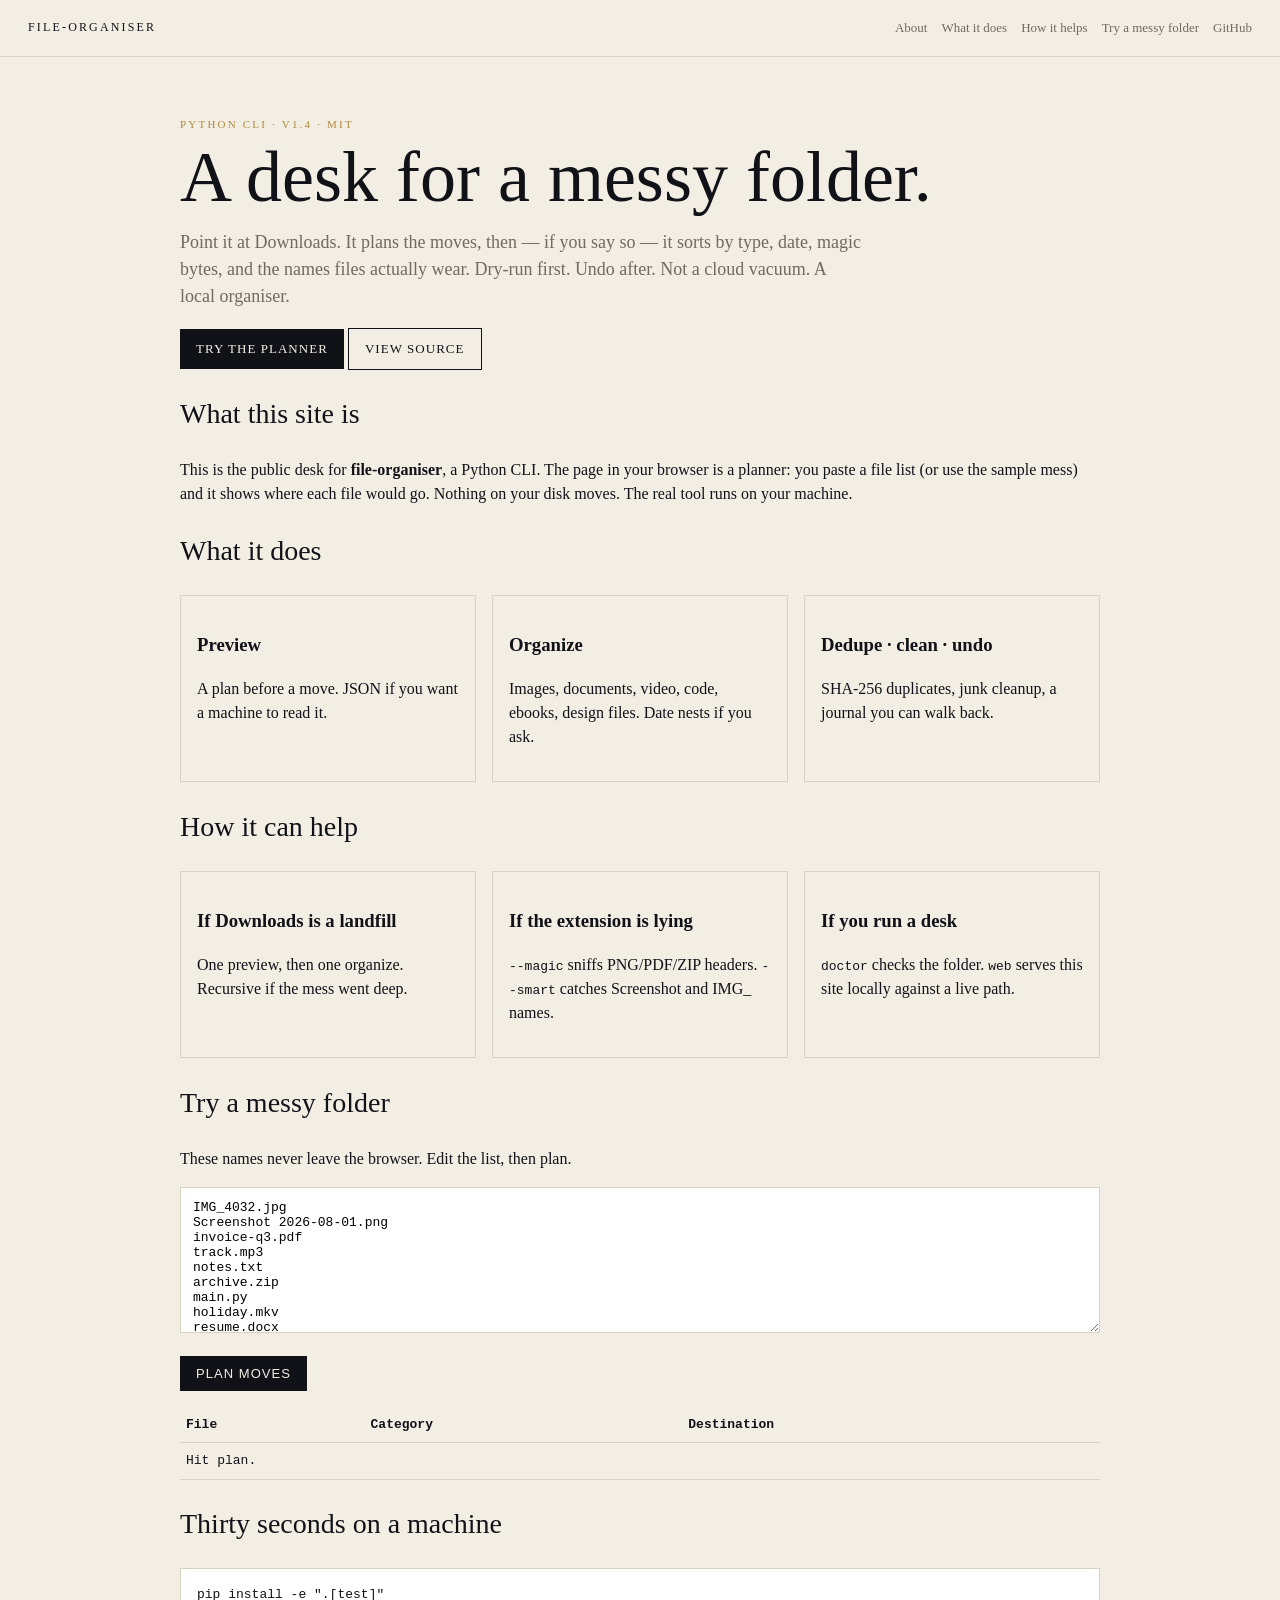
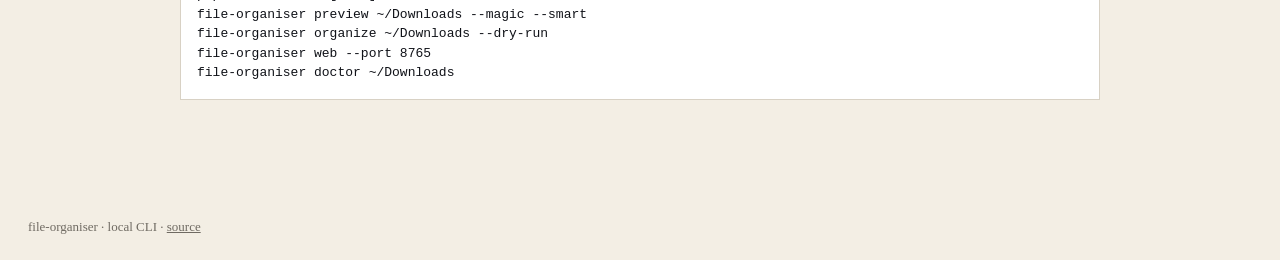
==== docs/index.html @ 92d7eaa0 "feat: 1.4 — magic bytes, smart names, doctor, studio site Preview/organize can sniff headers and Scr" ====
<!doctype html>
<html lang="en">
  <head>
    <meta charset="utf-8" />
    <meta name="viewport" content="width=device-width, initial-scale=1" />
    <title>file-organiser — a desk for a messy folder</title>
    <meta name="description" content="Sort, dedupe, clean, and undo a Downloads folder. Preview first. Magic bytes when the extension lies. A local studio, and this site." />
    <link rel="stylesheet" href="site.css" />
  </head>
  <body>
    <header>
      <a class="word" href="./">file-organiser</a>
      <nav>
        <a href="#about">About</a>
        <a href="#does">What it does</a>
        <a href="#help">How it helps</a>
        <a href="#demo">Try a messy folder</a>
        <a href="https://github.com/Sebby1770/file-organiser">GitHub</a>
      </nav>
    </header>
    <main>
      <section class="hero">
        <p class="eyebrow">Python CLI · v1.4 · MIT</p>
        <h1>A desk for a messy folder.</h1>
        <p class="lede">
          Point it at Downloads. It plans the moves, then — if you say so — it
          sorts by type, date, magic bytes, and the names files actually wear.
          Dry-run first. Undo after. Not a cloud vacuum. A local organiser.
        </p>
        <p>
          <a class="btn" href="#demo">Try the planner</a>
          <a class="btn ghost" href="https://github.com/Sebby1770/file-organiser">View source</a>
        </p>
      </section>
      <section id="about">
        <h2>What this site is</h2>
        <p>
          This is the public desk for <strong>file-organiser</strong>, a Python
          CLI. The page in your browser is a planner: you paste a file list
          (or use the sample mess) and it shows where each file would go.
          Nothing on your disk moves. The real tool runs on your machine.
        </p>
      </section>
      <section id="does">
        <h2>What it does</h2>
        <div class="grid3">
          <article><h3>Preview</h3><p>A plan before a move. JSON if you want a machine to read it.</p></article>
          <article><h3>Organize</h3><p>Images, documents, video, code, ebooks, design files. Date nests if you ask.</p></article>
          <article><h3>Dedupe · clean · undo</h3><p>SHA-256 duplicates, junk cleanup, a journal you can walk back.</p></article>
        </div>
      </section>
      <section id="help">
        <h2>How it can help</h2>
        <div class="grid3">
          <article><h3>If Downloads is a landfill</h3><p>One preview, then one organize. Recursive if the mess went deep.</p></article>
          <article><h3>If the extension is lying</h3><p><code>--magic</code> sniffs PNG/PDF/ZIP headers. <code>--smart</code> catches Screenshot and IMG_ names.</p></article>
          <article><h3>If you run a desk</h3><p><code>doctor</code> checks the folder. <code>web</code> serves this site locally against a live path.</p></article>
        </div>
      </section>
      <section id="demo">
        <h2>Try a messy folder</h2>
        <p>These names never leave the browser. Edit the list, then plan.</p>
        <textarea id="names" rows="8">IMG_4032.jpg
Screenshot 2026-08-01.png
invoice-q3.pdf
track.mp3
notes.txt
archive.zip
main.py
holiday.mkv
resume.docx
random.dat
photo.heic
book.epub
model.stl
Untitled</textarea>
        <p><button class="btn" id="plan" type="button">Plan moves</button></p>
        <table>
          <thead><tr><th>File</th><th>Category</th><th>Destination</th></tr></thead>
          <tbody id="out"><tr><td colspan="3">Hit plan.</td></tr></tbody>
        </table>
      </section>
      <section>
        <h2>Thirty seconds on a machine</h2>
        <pre><code>pip install -e ".[test]"
file-organiser preview ~/Downloads --magic --smart
file-organiser organize ~/Downloads --dry-run
file-organiser web --port 8765
file-organiser doctor ~/Downloads</code></pre>
      </section>
    </main>
    <footer>file-organiser · local CLI · <a href="https://github.com/Sebby1770/file-organiser">source</a></footer>
    <script src="site.js"></script>
  </body>
</html>
---- docs/site.css ----
:root {
  --ink: #101218;
  --paper: #f3eee4;
  --muted: #6f6a62;
  --line: #d8d1c4;
  --gold: #b0893e;
}
* { box-sizing: border-box; }
html { scroll-behavior: smooth; }
body {
  margin: 0;
  font-family: "Iowan Old Style", Palatino, Georgia, serif;
  background: var(--paper);
  color: var(--ink);
  line-height: 1.5;
}
header {
  display: flex;
  justify-content: space-between;
  gap: 16px;
  padding: 18px 28px;
  border-bottom: 1px solid var(--line);
  position: sticky;
  top: 0;
  background: rgba(243, 238, 228, 0.92);
}
.word { letter-spacing: 0.18em; text-transform: uppercase; font-size: 12px; color: inherit; text-decoration: none; }
nav { display: flex; flex-wrap: wrap; gap: 14px; font-size: 13px; }
nav a { color: var(--muted); text-decoration: none; }
nav a:hover { color: var(--ink); }
main { width: min(920px, calc(100% - 40px)); margin: 0 auto; padding: 48px 0 80px; }
.eyebrow { letter-spacing: 0.2em; text-transform: uppercase; font-size: 11px; color: var(--gold); }
h1 { font-weight: 400; font-size: clamp(40px, 7vw, 72px); line-height: 0.95; margin: 8px 0 18px; }
h2 { font-weight: 400; font-size: 28px; }
.lede { font-size: 18px; color: var(--muted); max-width: 38em; }
.btn {
  display: inline-block;
  background: var(--ink);
  color: var(--paper);
  padding: 10px 16px;
  text-decoration: none;
  font-size: 13px;
  letter-spacing: 0.08em;
  text-transform: uppercase;
  border: 0;
  cursor: pointer;
}
.btn.ghost { background: transparent; color: var(--ink); border: 1px solid var(--ink); }
.grid3 { display: grid; grid-template-columns: repeat(3, 1fr); gap: 16px; }
article { border: 1px solid var(--line); padding: 16px; }
textarea, pre, table { width: 100%; font-family: ui-monospace, Menlo, monospace; font-size: 13px; }
textarea { padding: 12px; border: 1px solid var(--line); background: #fff; }
table { border-collapse: collapse; margin-top: 12px; }
th, td { text-align: left; padding: 8px 6px; border-bottom: 1px solid var(--line); }
pre { background: #fff; border: 1px solid var(--line); padding: 16px; overflow: auto; }
footer { padding: 24px 28px; color: var(--muted); font-size: 13px; }
footer a { color: inherit; }
@media (max-width: 800px) {
  .grid3 { grid-template-columns: 1fr; }
  header { flex-direction: column; }
}
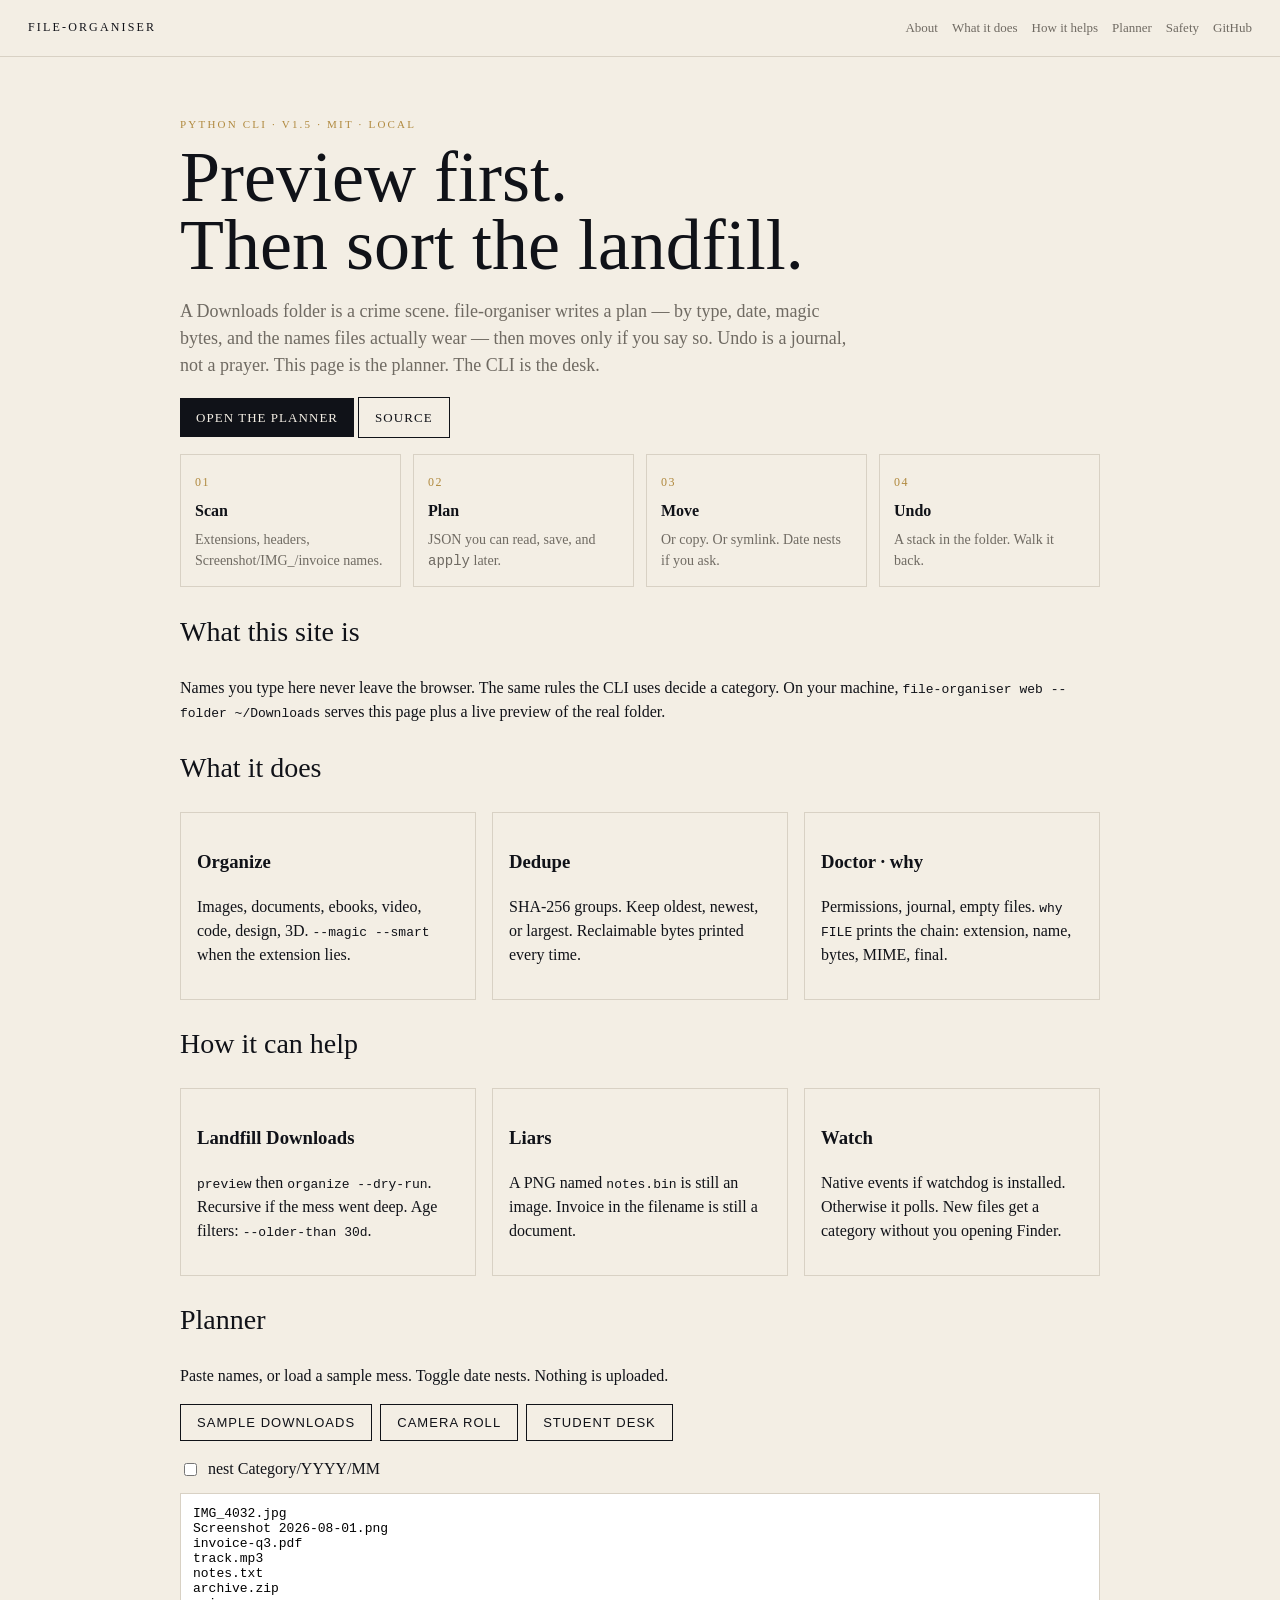
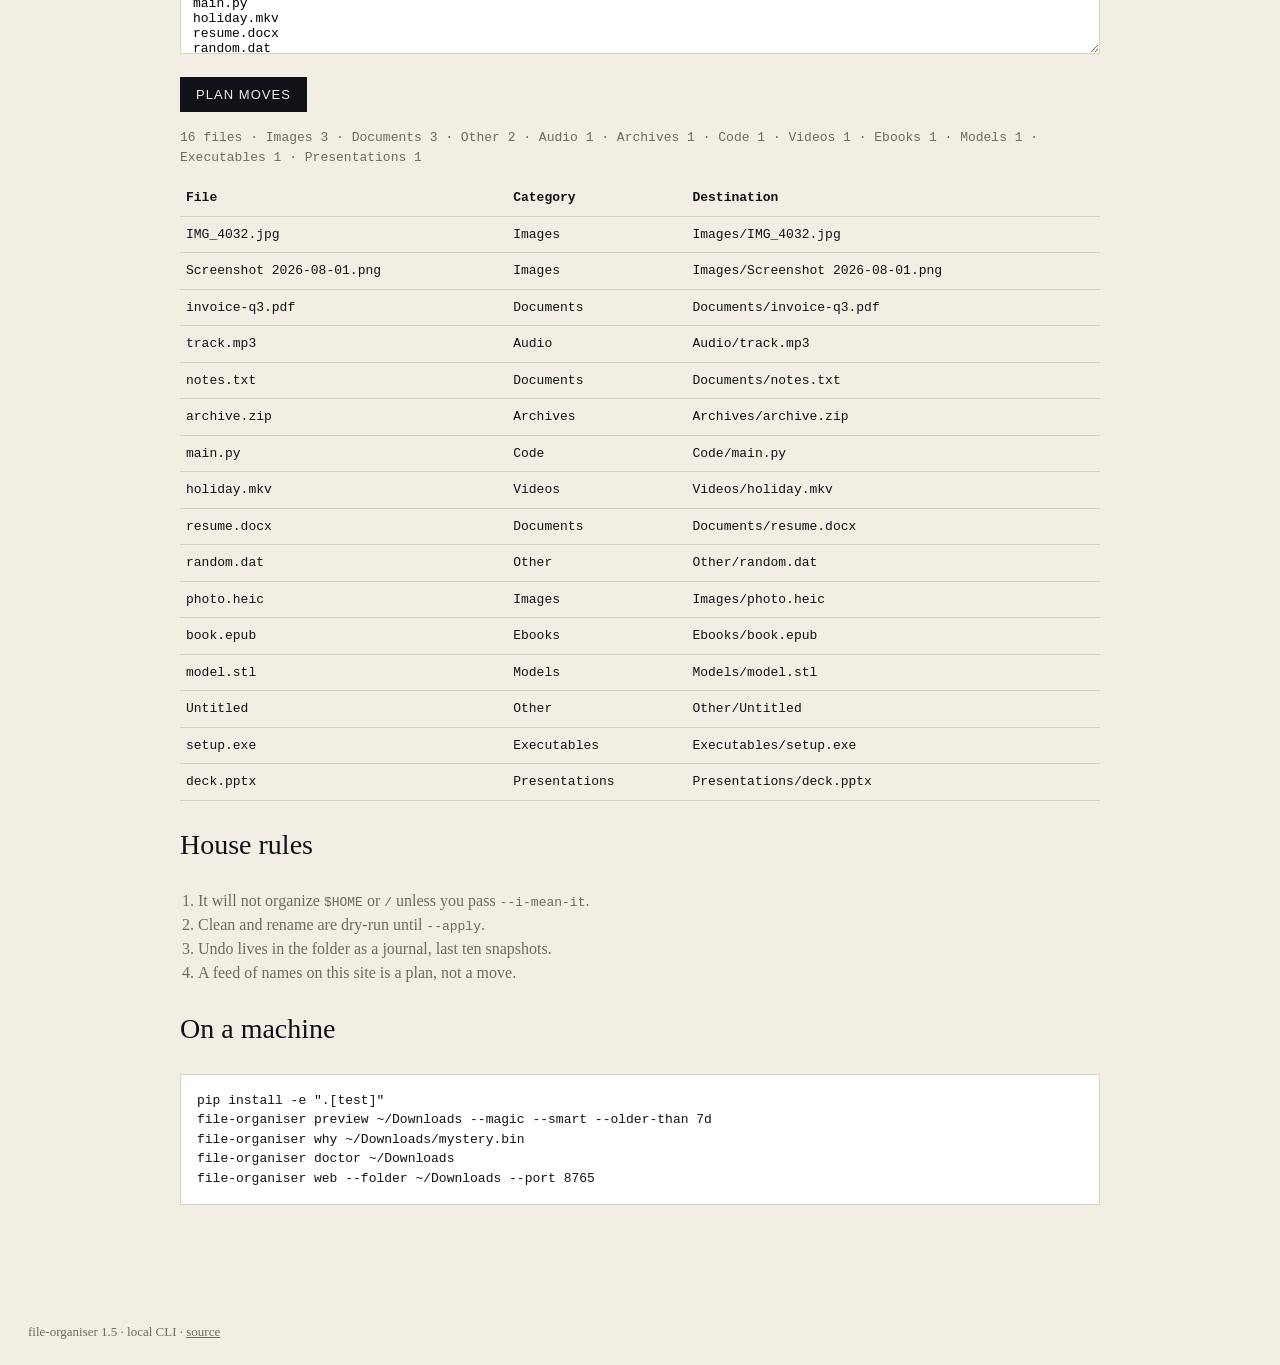
==== commit ab987a4a: "feat: 1.5 — why, age filters, safety rails, polling watch, richer site Refuse $HOME and / without --" ====
--- a/docs/index.html
+++ b/docs/index.html
@@ -3,8 +3,8 @@
   <head>
     <meta charset="utf-8" />
     <meta name="viewport" content="width=device-width, initial-scale=1" />
-    <title>file-organiser — a desk for a messy folder</title>
-    <meta name="description" content="Sort, dedupe, clean, and undo a Downloads folder. Preview first. Magic bytes when the extension lies. A local studio, and this site." />
+    <title>file-organiser — preview first, then sort</title>
+    <meta name="description" content="A local Python desk for messy folders. Magic bytes, smart names, undo, doctor. This site is a planner — nothing on your disk moves." />
     <link rel="stylesheet" href="site.css" />
   </head>
   <body>
@@ -14,82 +14,92 @@
         <a href="#about">About</a>
         <a href="#does">What it does</a>
         <a href="#help">How it helps</a>
-        <a href="#demo">Try a messy folder</a>
+        <a href="#demo">Planner</a>
+        <a href="#safety">Safety</a>
         <a href="https://github.com/Sebby1770/file-organiser">GitHub</a>
       </nav>
     </header>
     <main>
       <section class="hero">
-        <p class="eyebrow">Python CLI · v1.4 · MIT</p>
-        <h1>A desk for a messy folder.</h1>
+        <p class="eyebrow">Python CLI · v1.5 · MIT · local</p>
+        <h1>Preview first.<br />Then sort the landfill.</h1>
         <p class="lede">
-          Point it at Downloads. It plans the moves, then — if you say so — it
-          sorts by type, date, magic bytes, and the names files actually wear.
-          Dry-run first. Undo after. Not a cloud vacuum. A local organiser.
+          A Downloads folder is a crime scene. file-organiser writes a plan —
+          by type, date, magic bytes, and the names files actually wear — then
+          moves only if you say so. Undo is a journal, not a prayer. This page
+          is the planner. The CLI is the desk.
         </p>
         <p>
-          <a class="btn" href="#demo">Try the planner</a>
-          <a class="btn ghost" href="https://github.com/Sebby1770/file-organiser">View source</a>
+          <a class="btn" href="#demo">Open the planner</a>
+          <a class="btn ghost" href="https://github.com/Sebby1770/file-organiser">Source</a>
         </p>
       </section>
+      <ol class="pipe">
+        <li><span>01</span><strong>Scan</strong><p>Extensions, headers, Screenshot/IMG_/invoice names.</p></li>
+        <li><span>02</span><strong>Plan</strong><p>JSON you can read, save, and <code>apply</code> later.</p></li>
+        <li><span>03</span><strong>Move</strong><p>Or copy. Or symlink. Date nests if you ask.</p></li>
+        <li><span>04</span><strong>Undo</strong><p>A stack in the folder. Walk it back.</p></li>
+      </ol>
       <section id="about">
         <h2>What this site is</h2>
         <p>
-          This is the public desk for <strong>file-organiser</strong>, a Python
-          CLI. The page in your browser is a planner: you paste a file list
-          (or use the sample mess) and it shows where each file would go.
-          Nothing on your disk moves. The real tool runs on your machine.
+          Names you type here never leave the browser. The same rules the CLI
+          uses decide a category. On your machine, <code>file-organiser web --folder ~/Downloads</code>
+          serves this page plus a live preview of the real folder.
         </p>
       </section>
       <section id="does">
         <h2>What it does</h2>
         <div class="grid3">
-          <article><h3>Preview</h3><p>A plan before a move. JSON if you want a machine to read it.</p></article>
-          <article><h3>Organize</h3><p>Images, documents, video, code, ebooks, design files. Date nests if you ask.</p></article>
-          <article><h3>Dedupe · clean · undo</h3><p>SHA-256 duplicates, junk cleanup, a journal you can walk back.</p></article>
+          <article><h3>Organize</h3><p>Images, documents, ebooks, video, code, design, 3D. <code>--magic --smart</code> when the extension lies.</p></article>
+          <article><h3>Dedupe</h3><p>SHA-256 groups. Keep oldest, newest, or largest. Reclaimable bytes printed every time.</p></article>
+          <article><h3>Doctor · why</h3><p>Permissions, journal, empty files. <code>why FILE</code> prints the chain: extension, name, bytes, MIME, final.</p></article>
         </div>
       </section>
       <section id="help">
         <h2>How it can help</h2>
         <div class="grid3">
-          <article><h3>If Downloads is a landfill</h3><p>One preview, then one organize. Recursive if the mess went deep.</p></article>
-          <article><h3>If the extension is lying</h3><p><code>--magic</code> sniffs PNG/PDF/ZIP headers. <code>--smart</code> catches Screenshot and IMG_ names.</p></article>
-          <article><h3>If you run a desk</h3><p><code>doctor</code> checks the folder. <code>web</code> serves this site locally against a live path.</p></article>
+          <article><h3>Landfill Downloads</h3><p><code>preview</code> then <code>organize --dry-run</code>. Recursive if the mess went deep. Age filters: <code>--older-than 30d</code>.</p></article>
+          <article><h3>Liars</h3><p>A PNG named <code>notes.bin</code> is still an image. Invoice in the filename is still a document.</p></article>
+          <article><h3>Watch</h3><p>Native events if watchdog is installed. Otherwise it polls. New files get a category without you opening Finder.</p></article>
         </div>
       </section>
       <section id="demo">
-        <h2>Try a messy folder</h2>
-        <p>These names never leave the browser. Edit the list, then plan.</p>
-        <textarea id="names" rows="8">IMG_4032.jpg
-Screenshot 2026-08-01.png
-invoice-q3.pdf
-track.mp3
-notes.txt
-archive.zip
-main.py
-holiday.mkv
-resume.docx
-random.dat
-photo.heic
-book.epub
-model.stl
-Untitled</textarea>
+        <h2>Planner</h2>
+        <p>Paste names, or load a sample mess. Toggle date nests. Nothing is uploaded.</p>
+        <p class="packs">
+          <button type="button" class="btn ghost" data-pack="downloads">Sample Downloads</button>
+          <button type="button" class="btn ghost" data-pack="camera">Camera roll</button>
+          <button type="button" class="btn ghost" data-pack="desk">Student desk</button>
+        </p>
+        <label class="check"><input type="checkbox" id="by-date" /> nest Category/YYYY/MM</label>
+        <textarea id="names" rows="9"></textarea>
         <p><button class="btn" id="plan" type="button">Plan moves</button></p>
+        <p class="stats" id="stats"></p>
         <table>
           <thead><tr><th>File</th><th>Category</th><th>Destination</th></tr></thead>
-          <tbody id="out"><tr><td colspan="3">Hit plan.</td></tr></tbody>
+          <tbody id="out"><tr><td colspan="3">Load a pack or paste names.</td></tr></tbody>
         </table>
       </section>
+      <section id="safety">
+        <h2>House rules</h2>
+        <ol class="walk">
+          <li>It will not organize <code>$HOME</code> or <code>/</code> unless you pass <code>--i-mean-it</code>.</li>
+          <li>Clean and rename are dry-run until <code>--apply</code>.</li>
+          <li>Undo lives in the folder as a journal, last ten snapshots.</li>
+          <li>A feed of names on this site is a plan, not a move.</li>
+        </ol>
+      </section>
       <section>
-        <h2>Thirty seconds on a machine</h2>
+        <h2>On a machine</h2>
         <pre><code>pip install -e ".[test]"
-file-organiser preview ~/Downloads --magic --smart
-file-organiser organize ~/Downloads --dry-run
-file-organiser web --port 8765
-file-organiser doctor ~/Downloads</code></pre>
+file-organiser preview ~/Downloads --magic --smart --older-than 7d
+file-organiser why ~/Downloads/mystery.bin
+file-organiser doctor ~/Downloads
+file-organiser web --folder ~/Downloads --port 8765</code></pre>
       </section>
     </main>
-    <footer>file-organiser · local CLI · <a href="https://github.com/Sebby1770/file-organiser">source</a></footer>
+    <footer>file-organiser 1.5 · local CLI · <a href="https://github.com/Sebby1770/file-organiser">source</a></footer>
     <script src="site.js"></script>
   </body>
 </html>
--- a/docs/site.css
+++ b/docs/site.css
@@ -47,6 +47,15 @@
 }
 .btn.ghost { background: transparent; color: var(--ink); border: 1px solid var(--ink); }
 .grid3 { display: grid; grid-template-columns: repeat(3, 1fr); gap: 16px; }
+.pipe { list-style: none; padding: 0; display: grid; grid-template-columns: repeat(4, 1fr); gap: 12px; }
+.pipe li { border: 1px solid var(--line); padding: 14px; }
+.pipe span { color: var(--gold); font-size: 12px; letter-spacing: 0.12em; }
+.pipe strong { display: block; margin: 6px 0; }
+.pipe p { margin: 0; color: var(--muted); font-size: 14px; }
+.walk { padding-left: 18px; color: var(--muted); }
+.packs { display: flex; flex-wrap: wrap; gap: 8px; }
+.check { display: flex; gap: 8px; align-items: center; margin: 12px 0; }
+.stats { font-family: ui-monospace, Menlo, monospace; font-size: 13px; color: var(--muted); }
 article { border: 1px solid var(--line); padding: 16px; }
 textarea, pre, table { width: 100%; font-family: ui-monospace, Menlo, monospace; font-size: 13px; }
 textarea { padding: 12px; border: 1px solid var(--line); background: #fff; }
@@ -56,6 +65,6 @@
 footer { padding: 24px 28px; color: var(--muted); font-size: 13px; }
 footer a { color: inherit; }
 @media (max-width: 800px) {
-  .grid3 { grid-template-columns: 1fr; }
+  .grid3, .pipe { grid-template-columns: 1fr; }
   header { flex-direction: column; }
 }
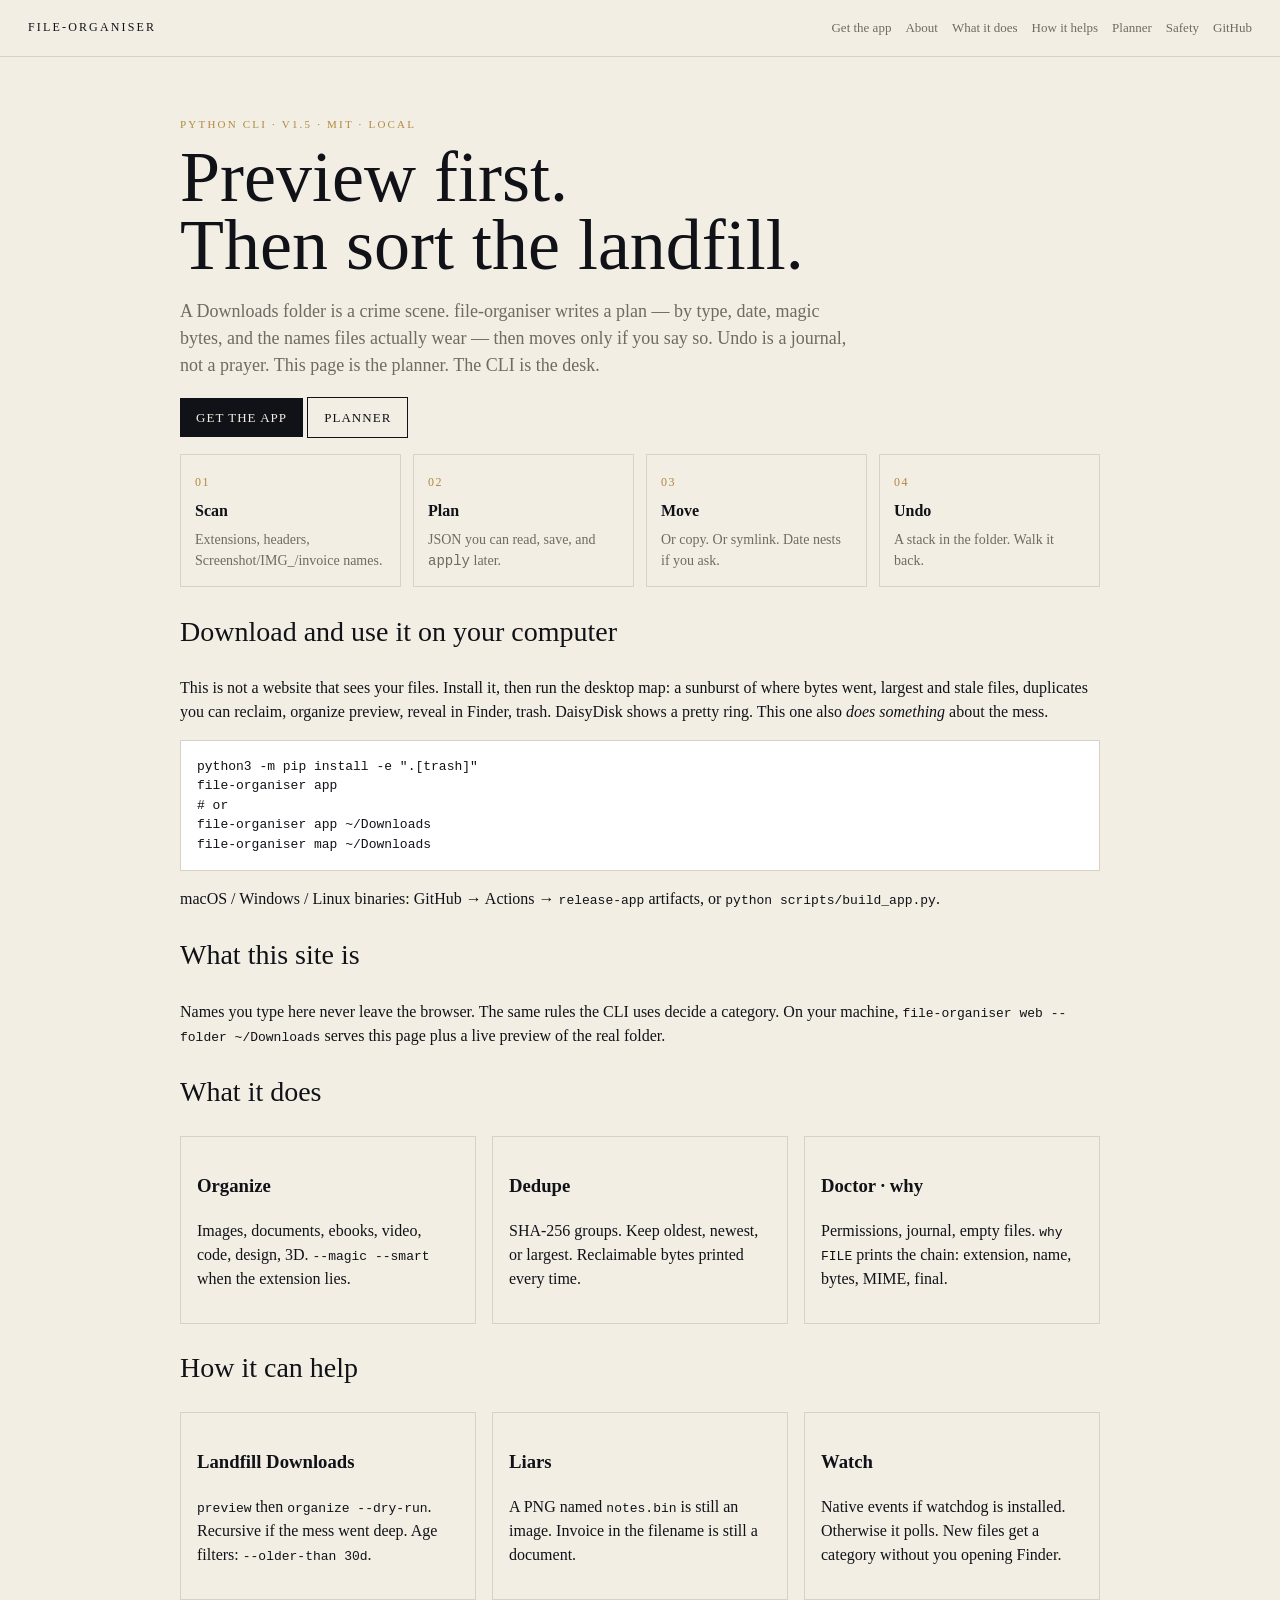
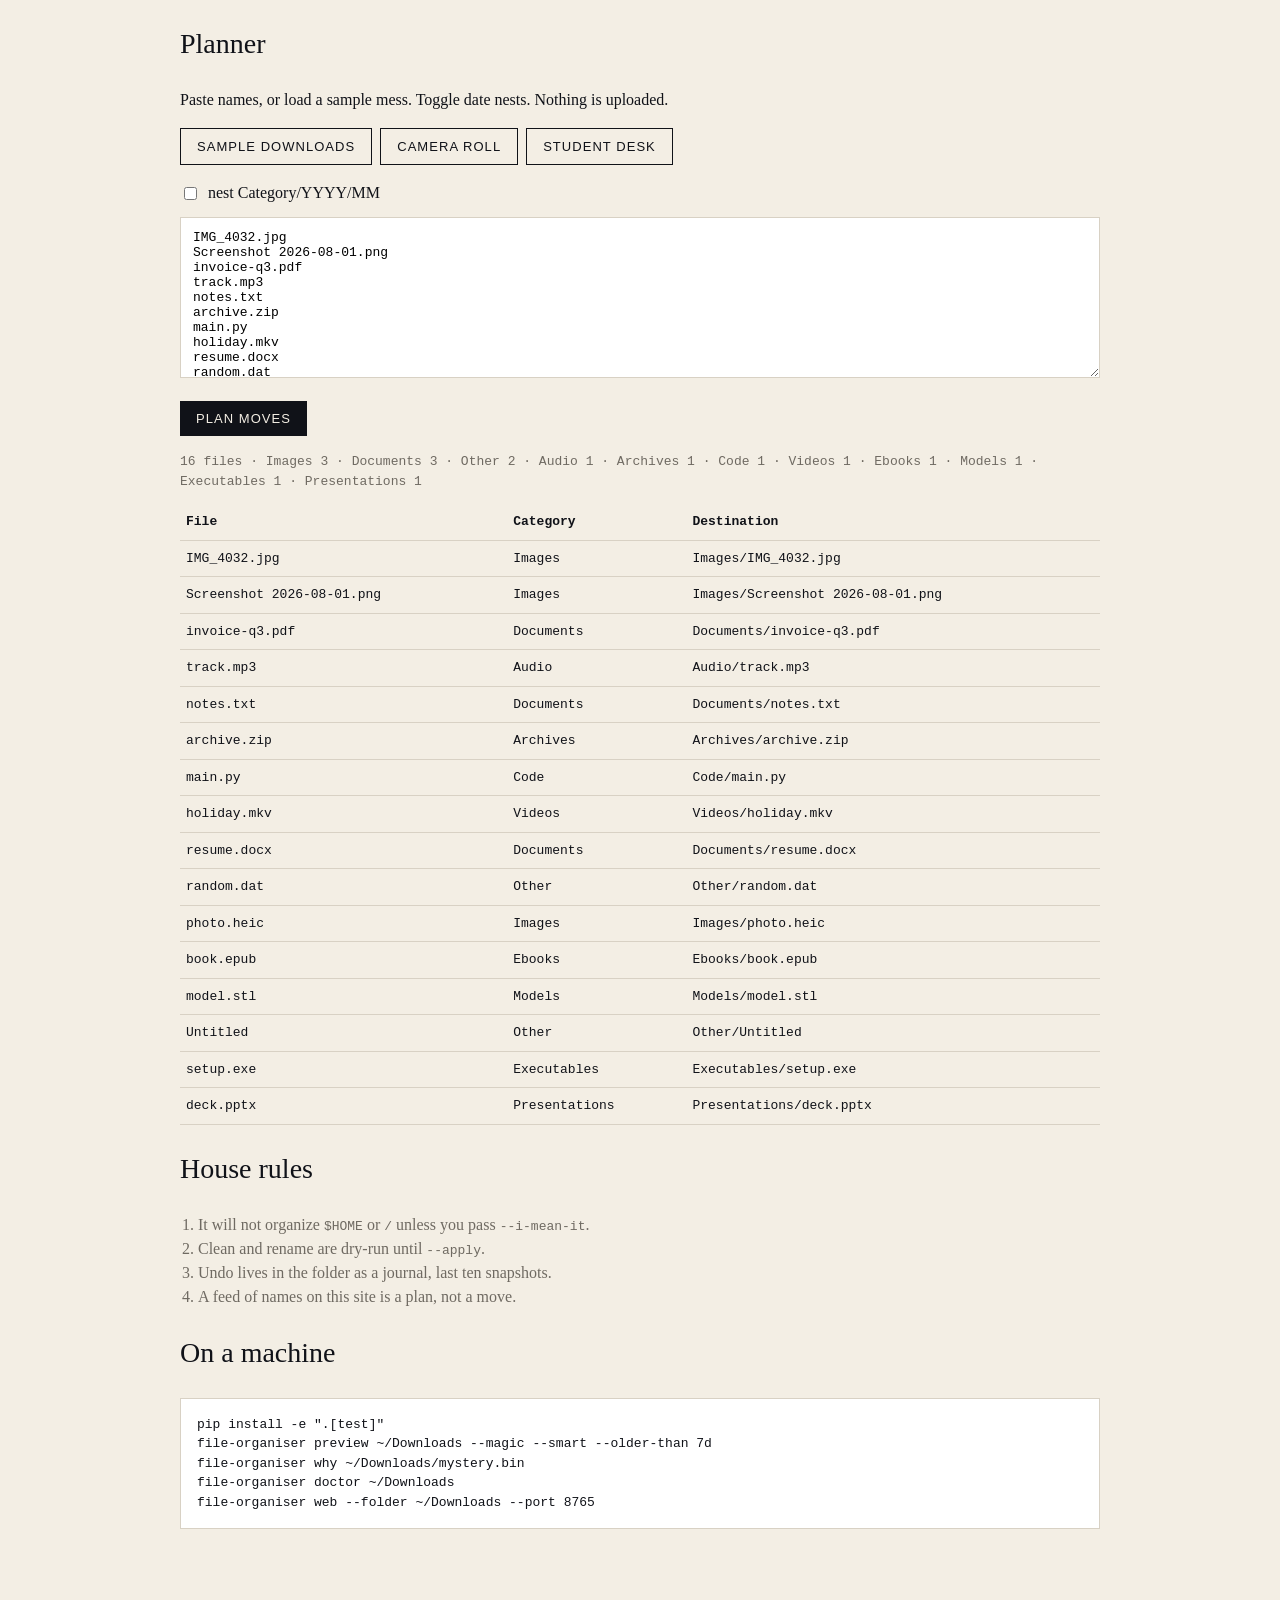
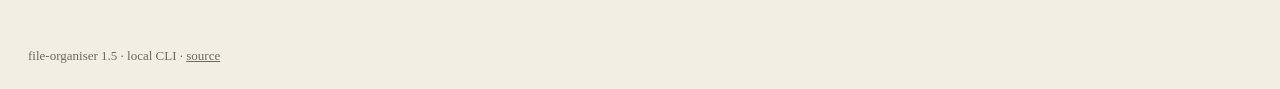
==== commit 7d909a98: "feat: 2.0 — downloadable disk map app A local desktop UI (file-organiser app) with a sunburst usage " ====
--- a/docs/index.html
+++ b/docs/index.html
@@ -11,6 +11,7 @@
     <header>
       <a class="word" href="./">file-organiser</a>
       <nav>
+        <a href="#get">Get the app</a>
         <a href="#about">About</a>
         <a href="#does">What it does</a>
         <a href="#help">How it helps</a>
@@ -30,8 +31,8 @@
           is the planner. The CLI is the desk.
         </p>
         <p>
-          <a class="btn" href="#demo">Open the planner</a>
-          <a class="btn ghost" href="https://github.com/Sebby1770/file-organiser">Source</a>
+          <a class="btn" href="#get">Get the app</a>
+          <a class="btn ghost" href="#demo">Planner</a>
         </p>
       </section>
       <ol class="pipe">
@@ -40,6 +41,22 @@
         <li><span>03</span><strong>Move</strong><p>Or copy. Or symlink. Date nests if you ask.</p></li>
         <li><span>04</span><strong>Undo</strong><p>A stack in the folder. Walk it back.</p></li>
       </ol>
+      <section id="get">
+        <h2>Download and use it on your computer</h2>
+        <p>
+          This is not a website that sees your files. Install it, then run the
+          desktop map: a sunburst of where bytes went, largest and stale files,
+          duplicates you can reclaim, organize preview, reveal in Finder, trash.
+          DaisyDisk shows a pretty ring. This one also <em>does something</em>
+          about the mess.
+        </p>
+        <pre><code>python3 -m pip install -e ".[trash]"
+file-organiser app
+# or
+file-organiser app ~/Downloads
+file-organiser map ~/Downloads</code></pre>
+        <p>macOS / Windows / Linux binaries: GitHub → Actions → <code>release-app</code> artifacts, or <code>python scripts/build_app.py</code>.</p>
+      </section>
       <section id="about">
         <h2>What this site is</h2>
         <p>
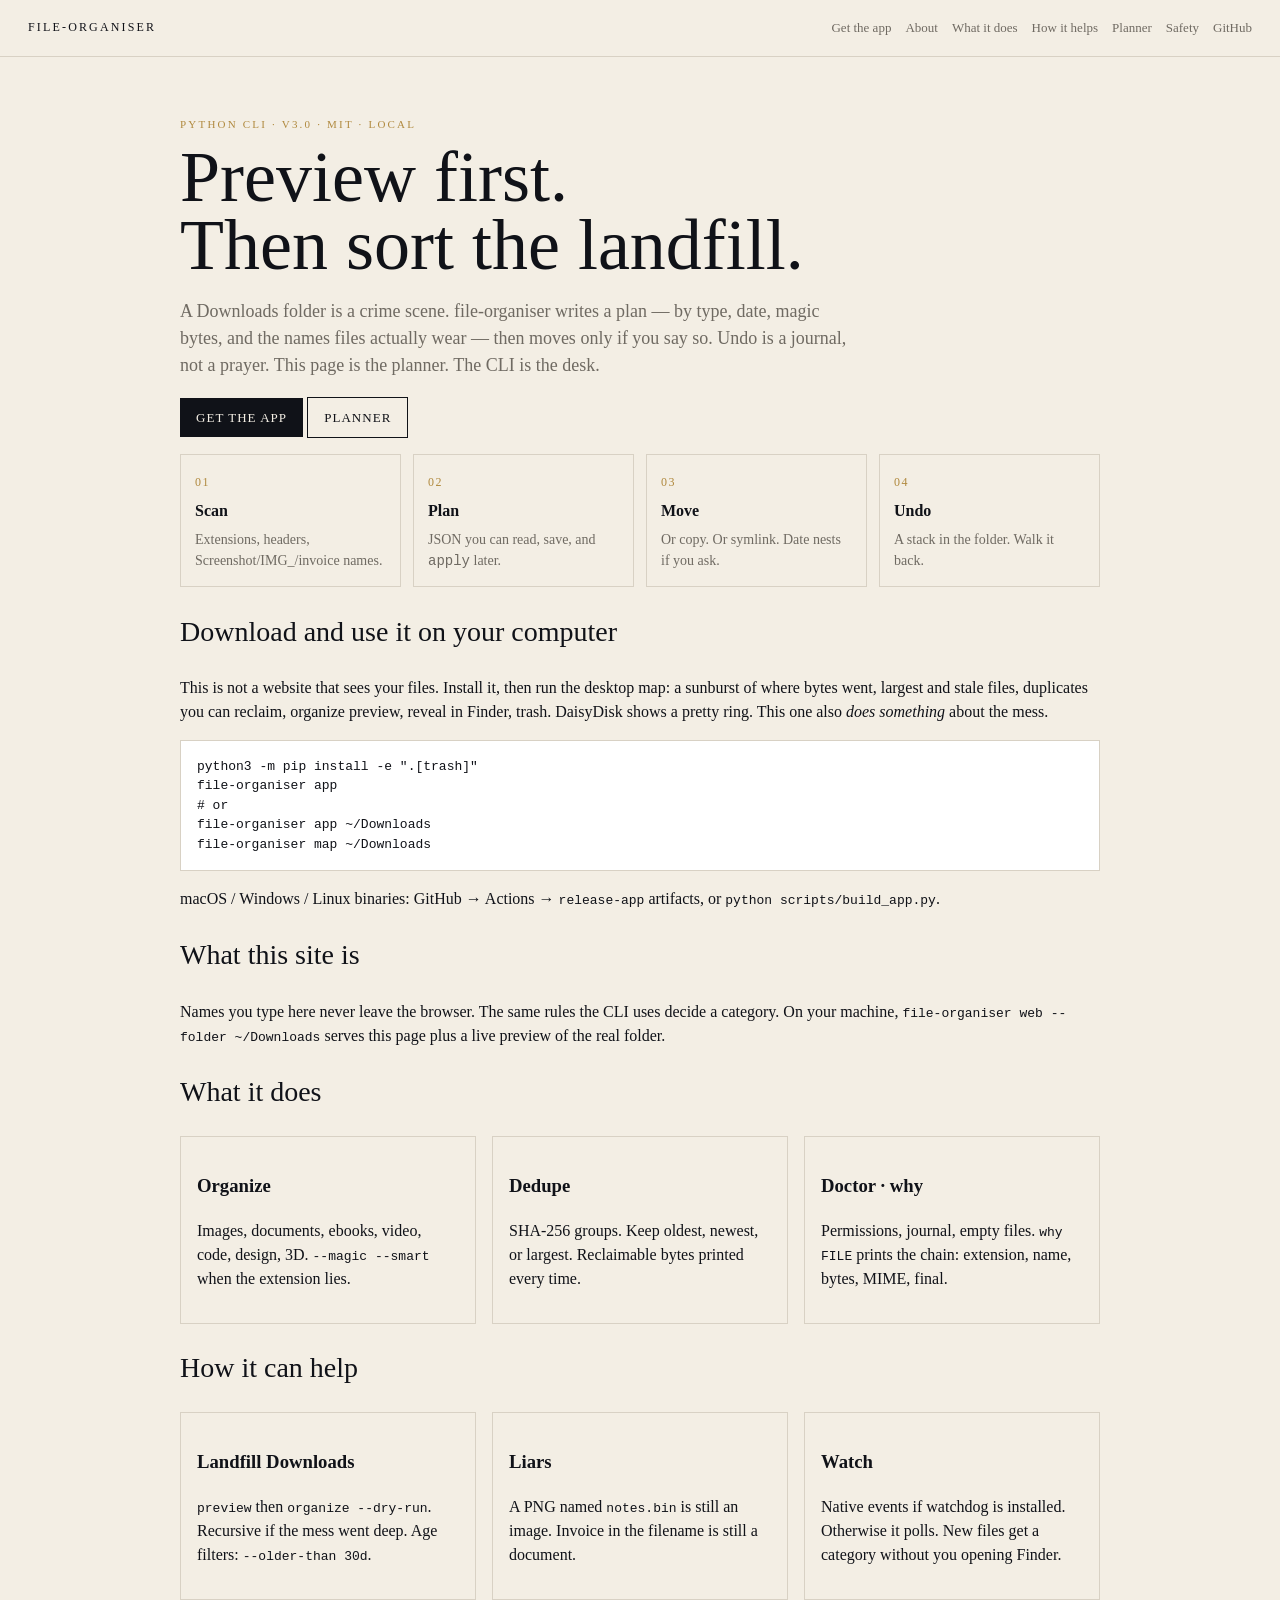
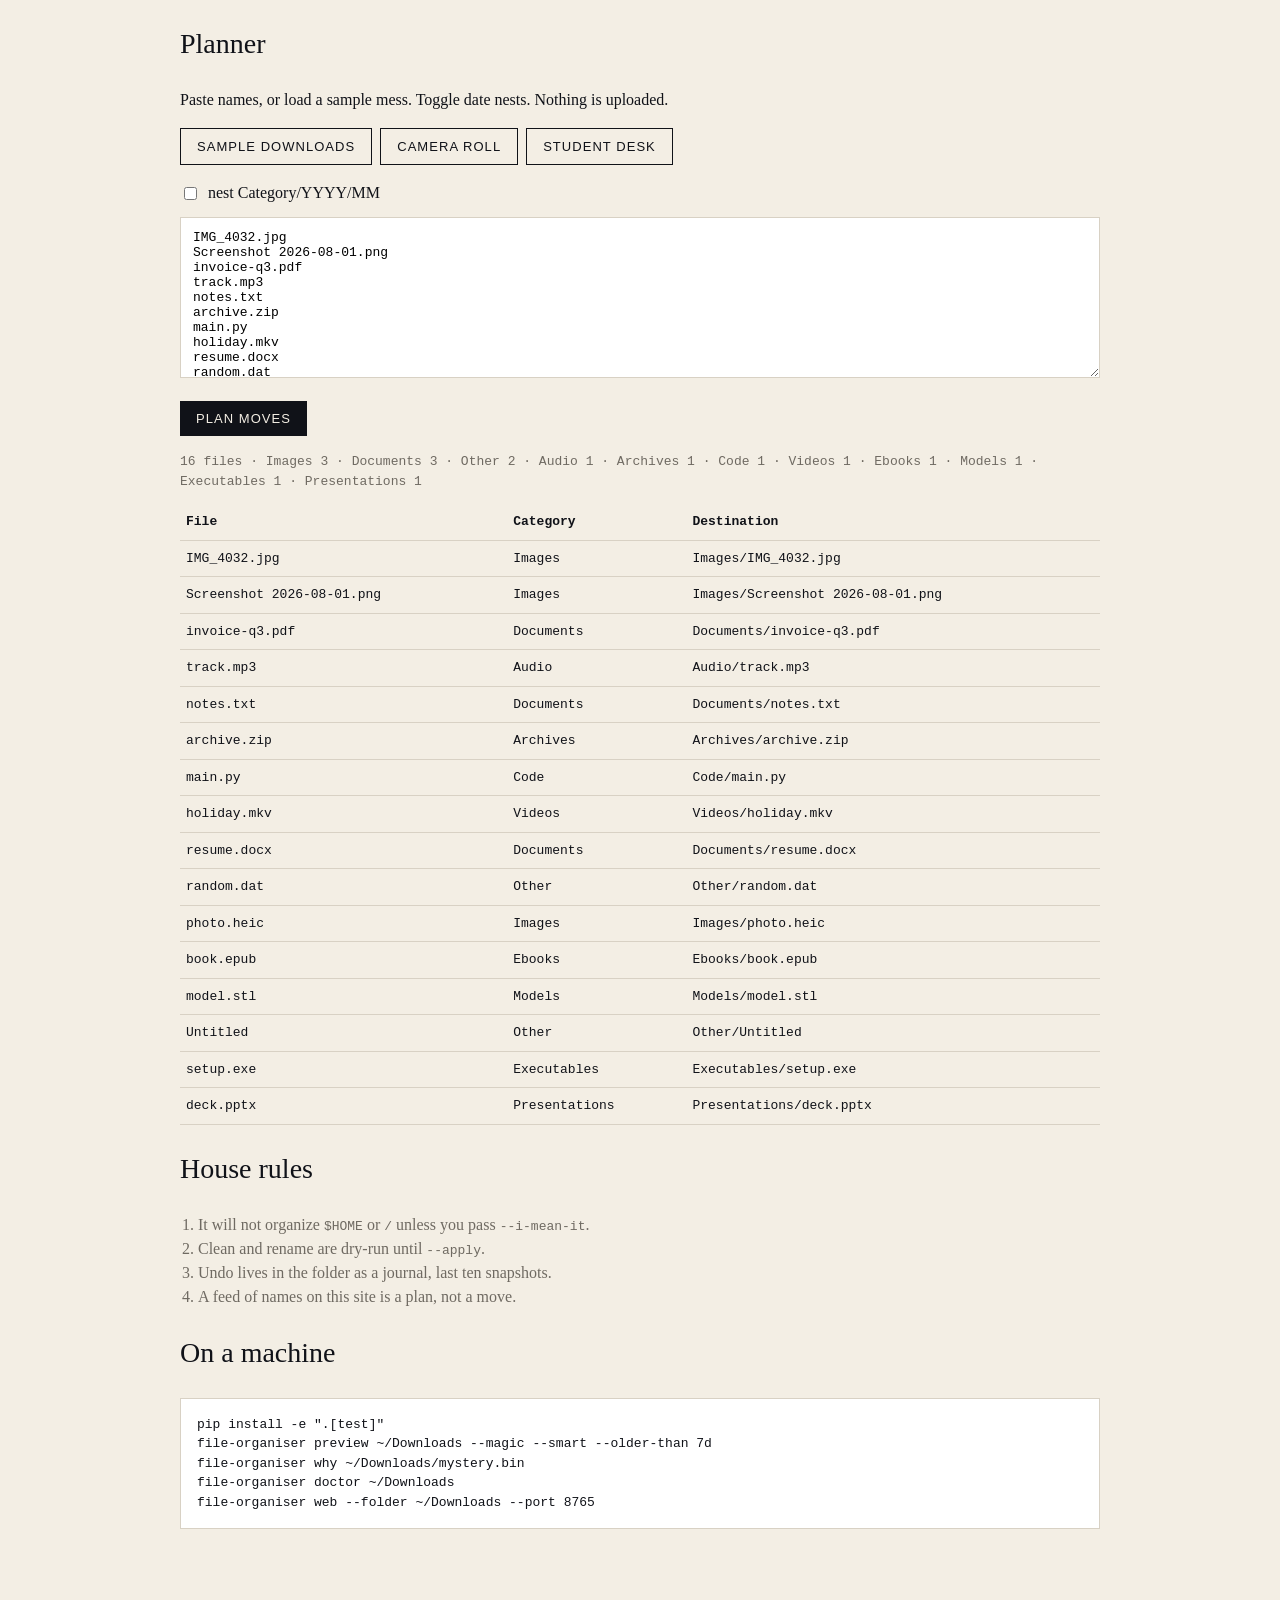
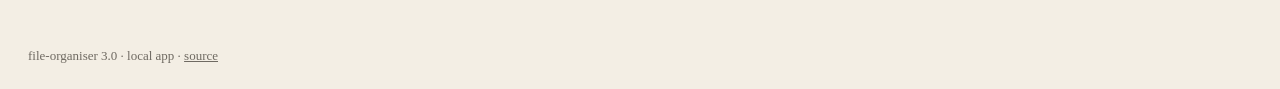
==== commit 5080807b: "feat: 3.0 — zoom, treemap, reclaim wizard, native Browse Sunburst and treemap, double-click to zoom," ====
--- a/docs/index.html
+++ b/docs/index.html
@@ -22,7 +22,7 @@
     </header>
     <main>
       <section class="hero">
-        <p class="eyebrow">Python CLI · v1.5 · MIT · local</p>
+        <p class="eyebrow">Python CLI · v3.0 · MIT · local</p>
         <h1>Preview first.<br />Then sort the landfill.</h1>
         <p class="lede">
           A Downloads folder is a crime scene. file-organiser writes a plan —
@@ -116,7 +116,7 @@
 file-organiser web --folder ~/Downloads --port 8765</code></pre>
       </section>
     </main>
-    <footer>file-organiser 1.5 · local CLI · <a href="https://github.com/Sebby1770/file-organiser">source</a></footer>
+    <footer>file-organiser 3.0 · local app · <a href="https://github.com/Sebby1770/file-organiser">source</a></footer>
     <script src="site.js"></script>
   </body>
 </html>
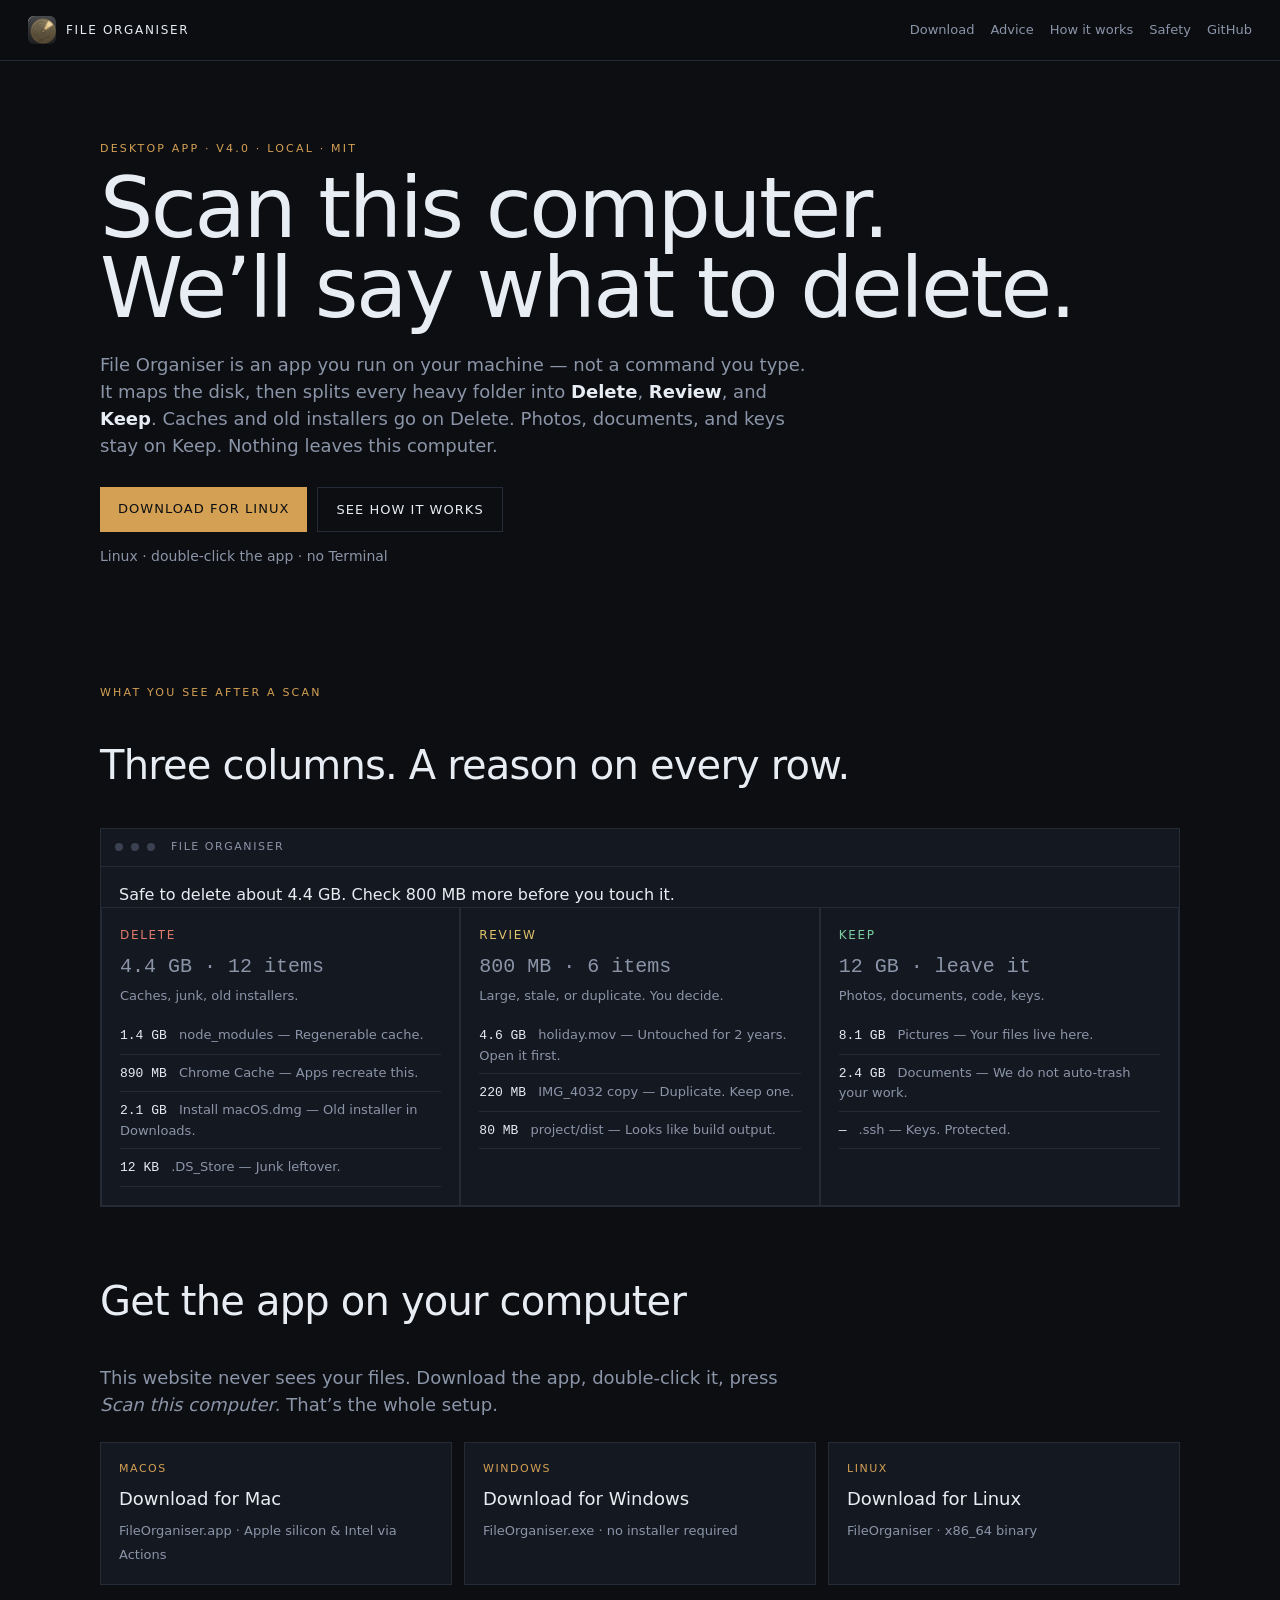
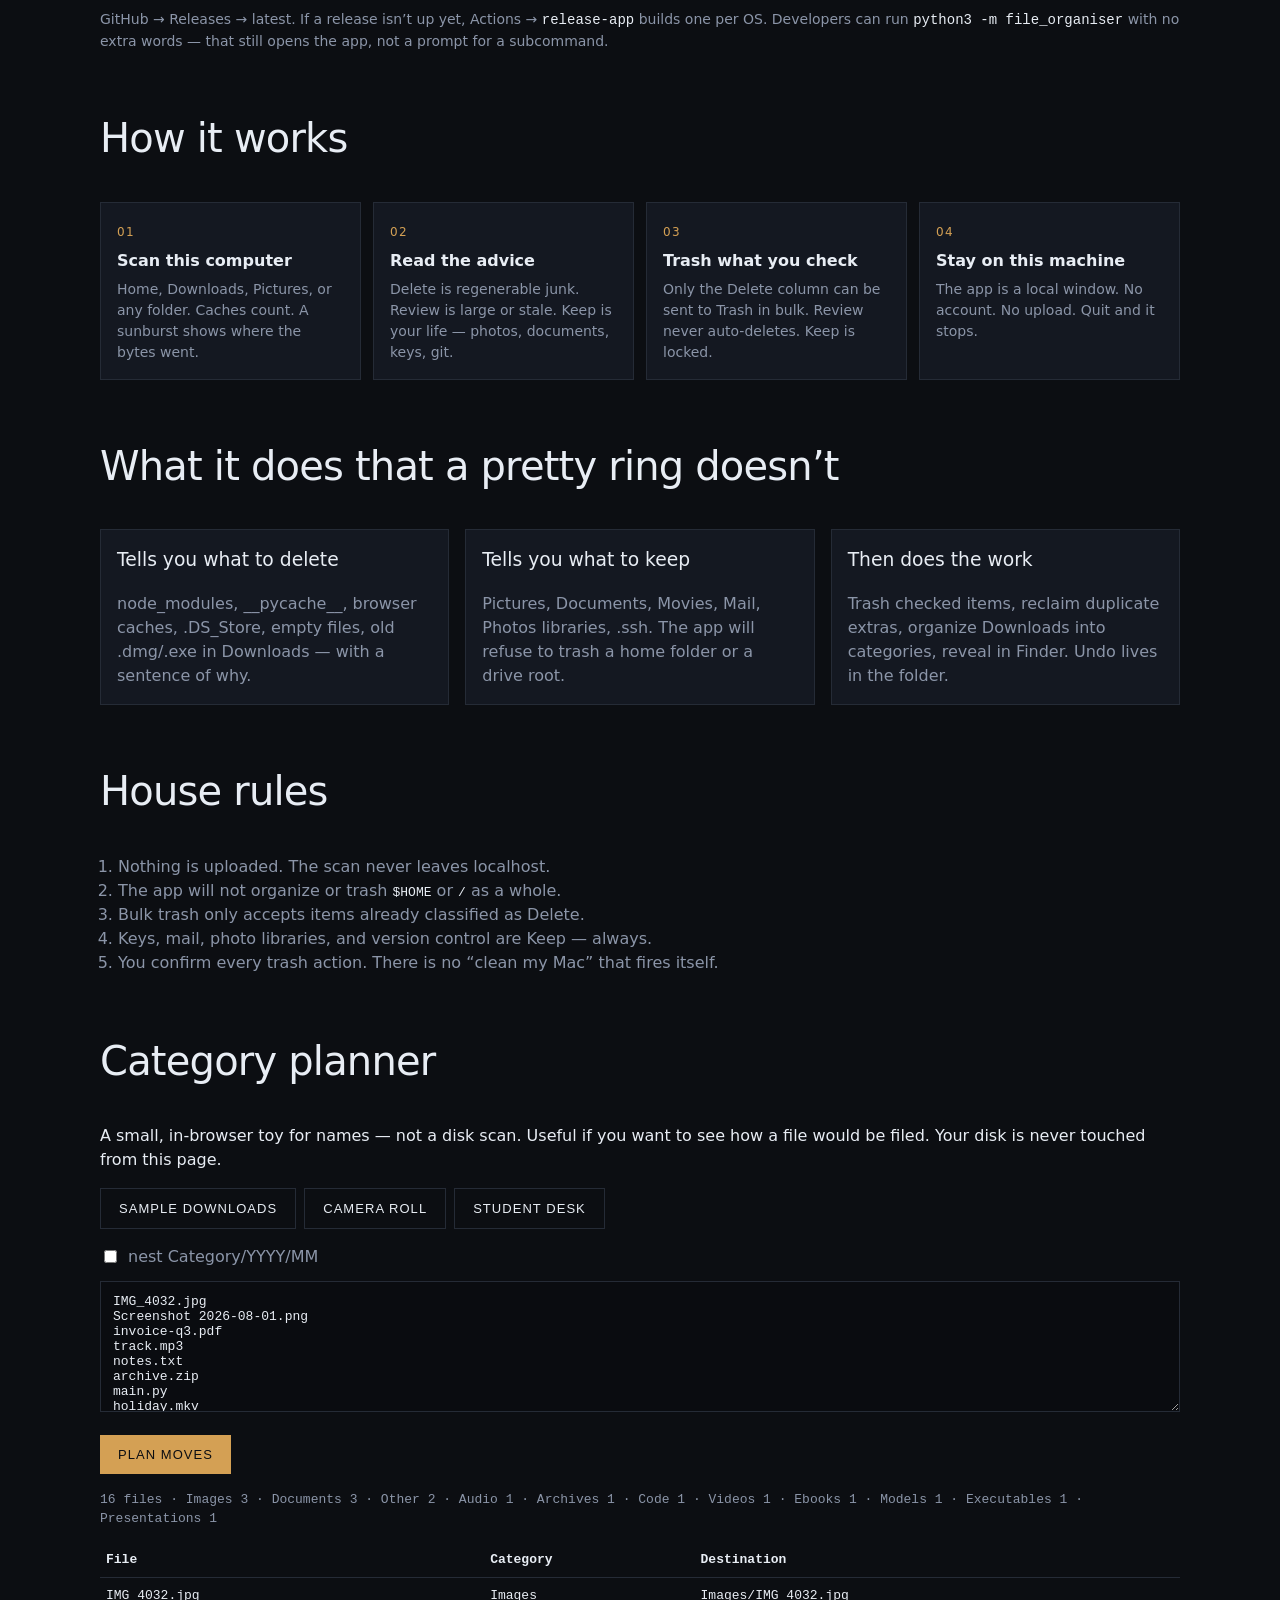
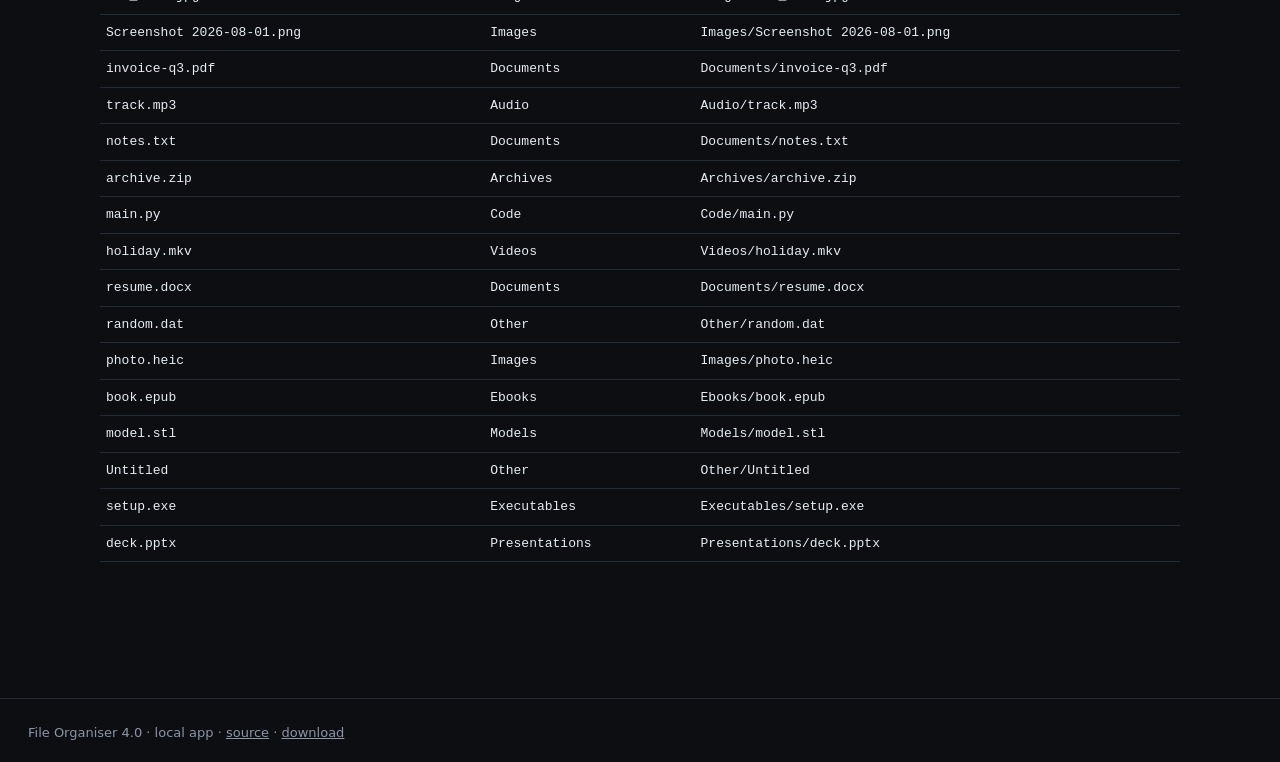
==== commit bfece666: "feat: 4.0 — full desktop app that says what to delete Open with no arguments (double-click or python" ====
--- a/docs/index.html
+++ b/docs/index.html
@@ -3,94 +3,159 @@
   <head>
     <meta charset="utf-8" />
     <meta name="viewport" content="width=device-width, initial-scale=1" />
-    <title>file-organiser — preview first, then sort</title>
-    <meta name="description" content="A local Python desk for messy folders. Magic bytes, smart names, undo, doctor. This site is a planner — nothing on your disk moves." />
+    <title>File Organiser — scan, then we’ll tell you what to delete</title>
+    <meta name="description" content="A desktop app for your computer. Scan the disk. See what is safe to delete, what to review, and what to keep. Double-click. Nothing is uploaded." />
+    <meta property="og:title" content="File Organiser 4" />
+    <meta property="og:description" content="Scan this computer. We’ll tell you what to delete — and what to leave alone." />
+    <link rel="icon" href="./icon.jpg" />
+    <link rel="apple-touch-icon" href="./icon.jpg" />
     <link rel="stylesheet" href="site.css" />
   </head>
   <body>
     <header>
-      <a class="word" href="./">file-organiser</a>
+      <a class="word" href="./"><img src="./icon.jpg" alt="" width="28" height="28" /> File Organiser</a>
       <nav>
-        <a href="#get">Get the app</a>
-        <a href="#about">About</a>
-        <a href="#does">What it does</a>
-        <a href="#help">How it helps</a>
-        <a href="#demo">Planner</a>
+        <a href="#download">Download</a>
+        <a href="#advice">Advice</a>
+        <a href="#how">How it works</a>
         <a href="#safety">Safety</a>
         <a href="https://github.com/Sebby1770/file-organiser">GitHub</a>
       </nav>
     </header>
     <main>
       <section class="hero">
-        <p class="eyebrow">Python CLI · v3.0 · MIT · local</p>
-        <h1>Preview first.<br />Then sort the landfill.</h1>
+        <p class="eyebrow">Desktop app · v4.0 · local · MIT</p>
+        <h1>Scan this computer.<br />We’ll say what to delete.</h1>
         <p class="lede">
-          A Downloads folder is a crime scene. file-organiser writes a plan —
-          by type, date, magic bytes, and the names files actually wear — then
-          moves only if you say so. Undo is a journal, not a prayer. This page
-          is the planner. The CLI is the desk.
+          File Organiser is an app you run on your machine — not a command you type.
+          It maps the disk, then splits every heavy folder into
+          <strong>Delete</strong>, <strong>Review</strong>, and <strong>Keep</strong>.
+          Caches and old installers go on Delete. Photos, documents, and keys stay on Keep.
+          Nothing leaves this computer.
         </p>
-        <p>
-          <a class="btn" href="#get">Get the app</a>
-          <a class="btn ghost" href="#demo">Planner</a>
+        <p class="hero-actions">
+          <a class="btn" id="primary-dl" href="https://github.com/Sebby1770/file-organiser/releases/latest">Download the app</a>
+          <a class="btn ghost" href="#how">See how it works</a>
+        </p>
+        <p class="os-line" id="os-line">macOS, Windows, and Linux. Double-click. No Terminal.</p>
+      </section>
+
+      <section class="stage-wrap" id="advice">
+        <p class="eyebrow">What you see after a scan</p>
+        <h2>Three columns. A reason on every row.</h2>
+        <div class="product">
+          <aside class="product-chrome">
+            <span class="dot"></span><span class="dot"></span><span class="dot"></span>
+            <span class="title">File Organiser</span>
+          </aside>
+          <p class="headline-mock">Safe to delete about 4.4 GB. Check 800 MB more before you touch it.</p>
+          <div class="mock-cols">
+            <article class="mock delete">
+              <h3>Delete</h3>
+              <p class="sum">4.4 GB · 12 items</p>
+              <p class="hint">Caches, junk, old installers.</p>
+              <ul>
+                <li><b>1.4 GB</b> node_modules — Regenerable cache.</li>
+                <li><b>890 MB</b> Chrome Cache — Apps recreate this.</li>
+                <li><b>2.1 GB</b> Install macOS.dmg — Old installer in Downloads.</li>
+                <li><b>12 KB</b> .DS_Store — Junk leftover.</li>
+              </ul>
+            </article>
+            <article class="mock review">
+              <h3>Review</h3>
+              <p class="sum">800 MB · 6 items</p>
+              <p class="hint">Large, stale, or duplicate. You decide.</p>
+              <ul>
+                <li><b>4.6 GB</b> holiday.mov — Untouched for 2 years. Open it first.</li>
+                <li><b>220 MB</b> IMG_4032 copy — Duplicate. Keep one.</li>
+                <li><b>80 MB</b> project/dist — Looks like build output.</li>
+              </ul>
+            </article>
+            <article class="mock keep">
+              <h3>Keep</h3>
+              <p class="sum">12 GB · leave it</p>
+              <p class="hint">Photos, documents, code, keys.</p>
+              <ul>
+                <li><b>8.1 GB</b> Pictures — Your files live here.</li>
+                <li><b>2.4 GB</b> Documents — We do not auto-trash your work.</li>
+                <li><b>—</b> .ssh — Keys. Protected.</li>
+              </ul>
+            </article>
+          </div>
+        </div>
+      </section>
+
+      <section id="download">
+        <h2>Get the app on your computer</h2>
+        <p class="lede">
+          This website never sees your files. Download the app, double-click it,
+          press <em>Scan this computer</em>. That’s the whole setup.
+        </p>
+        <div class="dl-grid">
+          <a class="dl" href="https://github.com/Sebby1770/file-organiser/releases/latest">
+            <span class="kicker">macOS</span>
+            <strong>Download for Mac</strong>
+            <span>FileOrganiser.app · Apple silicon &amp; Intel via Actions</span>
+          </a>
+          <a class="dl" href="https://github.com/Sebby1770/file-organiser/releases/latest">
+            <span class="kicker">Windows</span>
+            <strong>Download for Windows</strong>
+            <span>FileOrganiser.exe · no installer required</span>
+          </a>
+          <a class="dl" href="https://github.com/Sebby1770/file-organiser/releases/latest">
+            <span class="kicker">Linux</span>
+            <strong>Download for Linux</strong>
+            <span>FileOrganiser · x86_64 binary</span>
+          </a>
+        </div>
+        <p class="fine">
+          GitHub → Releases → latest. If a release isn’t up yet, Actions →
+          <code>release-app</code> builds one per OS.
+          Developers can run <code>python3 -m file_organiser</code> with no extra words —
+          that still opens the app, not a prompt for a subcommand.
         </p>
       </section>
-      <ol class="pipe">
-        <li><span>01</span><strong>Scan</strong><p>Extensions, headers, Screenshot/IMG_/invoice names.</p></li>
-        <li><span>02</span><strong>Plan</strong><p>JSON you can read, save, and <code>apply</code> later.</p></li>
-        <li><span>03</span><strong>Move</strong><p>Or copy. Or symlink. Date nests if you ask.</p></li>
-        <li><span>04</span><strong>Undo</strong><p>A stack in the folder. Walk it back.</p></li>
-      </ol>
-      <section id="get">
-        <h2>Download and use it on your computer</h2>
-        <p>
-          This is not a website that sees your files. Install it, then run the
-          desktop map: a sunburst of where bytes went, largest and stale files,
-          duplicates you can reclaim, organize preview, reveal in Finder, trash.
-          DaisyDisk shows a pretty ring. This one also <em>does something</em>
-          about the mess.
-        </p>
-        <pre><code>python3 -m pip install -e ".[trash]"
-file-organiser app
-# or
-file-organiser app ~/Downloads
-file-organiser map ~/Downloads</code></pre>
-        <p>macOS / Windows / Linux binaries: GitHub → Actions → <code>release-app</code> artifacts, or <code>python scripts/build_app.py</code>.</p>
+
+      <section id="how">
+        <h2>How it works</h2>
+        <ol class="pipe">
+          <li><span>01</span><strong>Scan this computer</strong><p>Home, Downloads, Pictures, or any folder. Caches count. A sunburst shows where the bytes went.</p></li>
+          <li><span>02</span><strong>Read the advice</strong><p>Delete is regenerable junk. Review is large or stale. Keep is your life — photos, documents, keys, git.</p></li>
+          <li><span>03</span><strong>Trash what you check</strong><p>Only the Delete column can be sent to Trash in bulk. Review never auto-deletes. Keep is locked.</p></li>
+          <li><span>04</span><strong>Stay on this machine</strong><p>The app is a local window. No account. No upload. Quit and it stops.</p></li>
+        </ol>
       </section>
-      <section id="about">
-        <h2>What this site is</h2>
-        <p>
-          Names you type here never leave the browser. The same rules the CLI
-          uses decide a category. On your machine, <code>file-organiser web --folder ~/Downloads</code>
-          serves this page plus a live preview of the real folder.
-        </p>
-      </section>
+
       <section id="does">
-        <h2>What it does</h2>
+        <h2>What it does that a pretty ring doesn’t</h2>
         <div class="grid3">
-          <article><h3>Organize</h3><p>Images, documents, ebooks, video, code, design, 3D. <code>--magic --smart</code> when the extension lies.</p></article>
-          <article><h3>Dedupe</h3><p>SHA-256 groups. Keep oldest, newest, or largest. Reclaimable bytes printed every time.</p></article>
-          <article><h3>Doctor · why</h3><p>Permissions, journal, empty files. <code>why FILE</code> prints the chain: extension, name, bytes, MIME, final.</p></article>
+          <article><h3>Tells you what to delete</h3><p>node_modules, __pycache__, browser caches, .DS_Store, empty files, old .dmg/.exe in Downloads — with a sentence of why.</p></article>
+          <article><h3>Tells you what to keep</h3><p>Pictures, Documents, Movies, Mail, Photos libraries, .ssh. The app will refuse to trash a home folder or a drive root.</p></article>
+          <article><h3>Then does the work</h3><p>Trash checked items, reclaim duplicate extras, organize Downloads into categories, reveal in Finder. Undo lives in the folder.</p></article>
         </div>
       </section>
-      <section id="help">
-        <h2>How it can help</h2>
-        <div class="grid3">
-          <article><h3>Landfill Downloads</h3><p><code>preview</code> then <code>organize --dry-run</code>. Recursive if the mess went deep. Age filters: <code>--older-than 30d</code>.</p></article>
-          <article><h3>Liars</h3><p>A PNG named <code>notes.bin</code> is still an image. Invoice in the filename is still a document.</p></article>
-          <article><h3>Watch</h3><p>Native events if watchdog is installed. Otherwise it polls. New files get a category without you opening Finder.</p></article>
-        </div>
+
+      <section id="safety">
+        <h2>House rules</h2>
+        <ol class="walk">
+          <li>Nothing is uploaded. The scan never leaves localhost.</li>
+          <li>The app will not organize or trash <code>$HOME</code> or <code>/</code> as a whole.</li>
+          <li>Bulk trash only accepts items already classified as Delete.</li>
+          <li>Keys, mail, photo libraries, and version control are Keep — always.</li>
+          <li>You confirm every trash action. There is no “clean my Mac” that fires itself.</li>
+        </ol>
       </section>
+
       <section id="demo">
-        <h2>Planner</h2>
-        <p>Paste names, or load a sample mess. Toggle date nests. Nothing is uploaded.</p>
+        <h2>Category planner</h2>
+        <p>A small, in-browser toy for names — not a disk scan. Useful if you want to see how a file would be filed. Your disk is never touched from this page.</p>
         <p class="packs">
           <button type="button" class="btn ghost" data-pack="downloads">Sample Downloads</button>
           <button type="button" class="btn ghost" data-pack="camera">Camera roll</button>
           <button type="button" class="btn ghost" data-pack="desk">Student desk</button>
         </p>
         <label class="check"><input type="checkbox" id="by-date" /> nest Category/YYYY/MM</label>
-        <textarea id="names" rows="9"></textarea>
+        <textarea id="names" rows="7"></textarea>
         <p><button class="btn" id="plan" type="button">Plan moves</button></p>
         <p class="stats" id="stats"></p>
         <table>
@@ -98,25 +163,12 @@
           <tbody id="out"><tr><td colspan="3">Load a pack or paste names.</td></tr></tbody>
         </table>
       </section>
-      <section id="safety">
-        <h2>House rules</h2>
-        <ol class="walk">
-          <li>It will not organize <code>$HOME</code> or <code>/</code> unless you pass <code>--i-mean-it</code>.</li>
-          <li>Clean and rename are dry-run until <code>--apply</code>.</li>
-          <li>Undo lives in the folder as a journal, last ten snapshots.</li>
-          <li>A feed of names on this site is a plan, not a move.</li>
-        </ol>
-      </section>
-      <section>
-        <h2>On a machine</h2>
-        <pre><code>pip install -e ".[test]"
-file-organiser preview ~/Downloads --magic --smart --older-than 7d
-file-organiser why ~/Downloads/mystery.bin
-file-organiser doctor ~/Downloads
-file-organiser web --folder ~/Downloads --port 8765</code></pre>
-      </section>
     </main>
-    <footer>file-organiser 3.0 · local app · <a href="https://github.com/Sebby1770/file-organiser">source</a></footer>
+    <footer>
+      File Organiser 4.0 · local app ·
+      <a href="https://github.com/Sebby1770/file-organiser">source</a> ·
+      <a href="https://github.com/Sebby1770/file-organiser/releases/latest">download</a>
+    </footer>
     <script src="site.js"></script>
   </body>
 </html>
--- a/docs/site.css
+++ b/docs/site.css
@@ -1,43 +1,64 @@
 :root {
-  --ink: #101218;
-  --paper: #f3eee4;
-  --muted: #6f6a62;
-  --line: #d8d1c4;
-  --gold: #b0893e;
+  --ink: #0c0e12;
+  --panel: #141821;
+  --line: #252b36;
+  --paper: #e8edf4;
+  --muted: #8b95a8;
+  --gold: #d4a054;
+  --danger: #e07a6a;
+  --ok: #7dcea0;
+  --review: #e0c36a;
 }
 * { box-sizing: border-box; }
 html { scroll-behavior: smooth; }
 body {
   margin: 0;
-  font-family: "Iowan Old Style", Palatino, Georgia, serif;
-  background: var(--paper);
-  color: var(--ink);
+  font-family: "IBM Plex Sans", ui-sans-serif, system-ui, sans-serif;
+  background: var(--ink);
+  color: var(--paper);
   line-height: 1.5;
+  overflow-x: hidden;
 }
 header {
   display: flex;
   justify-content: space-between;
   gap: 16px;
-  padding: 18px 28px;
+  padding: 16px 28px;
   border-bottom: 1px solid var(--line);
   position: sticky;
   top: 0;
-  background: rgba(243, 238, 228, 0.92);
+  background: rgba(12, 14, 18, 0.92);
+  backdrop-filter: blur(12px);
+  z-index: 4;
 }
-.word { letter-spacing: 0.18em; text-transform: uppercase; font-size: 12px; color: inherit; text-decoration: none; }
-nav { display: flex; flex-wrap: wrap; gap: 14px; font-size: 13px; }
+.word {
+  display: flex;
+  align-items: center;
+  gap: 10px;
+  letter-spacing: 0.14em;
+  text-transform: uppercase;
+  font-size: 12px;
+  color: inherit;
+  text-decoration: none;
+}
+.word img { border-radius: 6px; }
+nav { display: flex; flex-wrap: wrap; gap: 16px; font-size: 13px; align-items: center; }
 nav a { color: var(--muted); text-decoration: none; }
-nav a:hover { color: var(--ink); }
-main { width: min(920px, calc(100% - 40px)); margin: 0 auto; padding: 48px 0 80px; }
-.eyebrow { letter-spacing: 0.2em; text-transform: uppercase; font-size: 11px; color: var(--gold); }
-h1 { font-weight: 400; font-size: clamp(40px, 7vw, 72px); line-height: 0.95; margin: 8px 0 18px; }
-h2 { font-weight: 400; font-size: 28px; }
-.lede { font-size: 18px; color: var(--muted); max-width: 38em; }
+nav a:hover { color: var(--paper); }
+main { width: min(1080px, calc(100% - 40px)); margin: 0 auto; padding: 56px 0 80px; }
+.eyebrow { letter-spacing: 0.2em; text-transform: uppercase; font-size: 11px; color: var(--gold); margin: 0 0 10px; }
+h1 { font-weight: 500; font-size: clamp(32px, 8.4vw, 84px); line-height: 0.96; margin: 8px 0 22px; letter-spacing: -0.03em; }
+h2 { font-weight: 500; font-size: clamp(28px, 4vw, 40px); letter-spacing: -0.02em; }
+.lede { font-size: 18px; color: var(--muted); max-width: 40em; }
+.lede strong { color: var(--paper); font-weight: 600; }
+.hero { padding: 24px 0 48px; }
+.hero-actions { display: flex; flex-wrap: wrap; gap: 10px; margin: 28px 0 12px; }
+.os-line { color: var(--muted); font-size: 14px; }
 .btn {
   display: inline-block;
-  background: var(--ink);
-  color: var(--paper);
-  padding: 10px 16px;
+  background: var(--gold);
+  color: var(--ink);
+  padding: 12px 18px;
   text-decoration: none;
   font-size: 13px;
   letter-spacing: 0.08em;
@@ -45,26 +66,79 @@
   border: 0;
   cursor: pointer;
 }
-.btn.ghost { background: transparent; color: var(--ink); border: 1px solid var(--ink); }
+.btn.ghost { background: transparent; color: var(--paper); border: 1px solid var(--line); }
+.stage-wrap { margin: 24px 0 64px; }
+.product {
+  border: 1px solid var(--line);
+  background: var(--panel);
+  overflow: hidden;
+}
+.product-chrome {
+  display: flex;
+  align-items: center;
+  gap: 8px;
+  padding: 10px 14px;
+  border-bottom: 1px solid var(--line);
+}
+.dot { width: 8px; height: 8px; border-radius: 50%; background: #3a4150; }
+.product-chrome .title { margin-left: 8px; letter-spacing: 0.14em; text-transform: uppercase; font-size: 11px; color: var(--muted); }
+.headline-mock { padding: 16px 18px 0; font-size: 16px; margin: 0; }
+.mock-cols { display: grid; grid-template-columns: repeat(3, 1fr); gap: 0; }
+.mock { padding: 18px; border-top: 1px solid var(--line); }
+.mock + .mock { border-left: 1px solid var(--line); }
+.mock h3 { margin: 0; letter-spacing: 0.14em; text-transform: uppercase; font-size: 12px; }
+.mock.delete h3 { color: var(--danger); }
+.mock.review h3 { color: var(--review); }
+.mock.keep h3 { color: var(--ok); }
+.mock .sum { font-family: ui-monospace, Menlo, monospace; font-size: 20px; margin: 8px 0 4px; }
+.mock .hint { color: var(--muted); font-size: 13px; margin: 0 0 12px; }
+.mock ul { list-style: none; padding: 0; margin: 0; font-size: 13px; }
+.mock li { padding: 8px 0; border-bottom: 1px solid var(--line); color: var(--muted); }
+.mock b { color: var(--paper); font-family: ui-monospace, Menlo, monospace; font-weight: 500; margin-right: 8px; }
+.dl-grid { display: grid; grid-template-columns: repeat(3, 1fr); gap: 12px; margin: 24px 0; }
+.dl {
+  display: block;
+  border: 1px solid var(--line);
+  padding: 18px;
+  text-decoration: none;
+  color: inherit;
+  background: var(--panel);
+}
+.dl:hover { border-color: var(--gold); }
+.kicker { display: block; color: var(--gold); letter-spacing: 0.14em; text-transform: uppercase; font-size: 11px; margin-bottom: 8px; }
+.dl strong { display: block; font-size: 18px; font-weight: 500; margin-bottom: 6px; }
+.dl span:last-child { color: var(--muted); font-size: 13px; }
+.fine { color: var(--muted); font-size: 14px; }
+.fine code { color: var(--paper); }
 .grid3 { display: grid; grid-template-columns: repeat(3, 1fr); gap: 16px; }
 .pipe { list-style: none; padding: 0; display: grid; grid-template-columns: repeat(4, 1fr); gap: 12px; }
-.pipe li { border: 1px solid var(--line); padding: 14px; }
+.pipe li { border: 1px solid var(--line); padding: 16px; background: var(--panel); }
 .pipe span { color: var(--gold); font-size: 12px; letter-spacing: 0.12em; }
 .pipe strong { display: block; margin: 6px 0; }
 .pipe p { margin: 0; color: var(--muted); font-size: 14px; }
 .walk { padding-left: 18px; color: var(--muted); }
+.walk code { color: var(--paper); }
 .packs { display: flex; flex-wrap: wrap; gap: 8px; }
-.check { display: flex; gap: 8px; align-items: center; margin: 12px 0; }
+.check { display: flex; gap: 8px; align-items: center; margin: 12px 0; color: var(--muted); }
 .stats { font-family: ui-monospace, Menlo, monospace; font-size: 13px; color: var(--muted); }
-article { border: 1px solid var(--line); padding: 16px; }
+article { border: 1px solid var(--line); padding: 16px; background: var(--panel); }
+article h3 { margin-top: 0; font-weight: 500; }
+article p { color: var(--muted); margin-bottom: 0; }
 textarea, pre, table { width: 100%; font-family: ui-monospace, Menlo, monospace; font-size: 13px; }
-textarea { padding: 12px; border: 1px solid var(--line); background: #fff; }
+textarea { padding: 12px; border: 1px solid var(--line); background: #0a0c10; color: var(--paper); }
 table { border-collapse: collapse; margin-top: 12px; }
 th, td { text-align: left; padding: 8px 6px; border-bottom: 1px solid var(--line); }
-pre { background: #fff; border: 1px solid var(--line); padding: 16px; overflow: auto; }
-footer { padding: 24px 28px; color: var(--muted); font-size: 13px; }
+pre { background: #0a0c10; border: 1px solid var(--line); padding: 16px; overflow: auto; }
+footer { padding: 24px 28px; color: var(--muted); font-size: 13px; border-top: 1px solid var(--line); }
 footer a { color: inherit; }
-@media (max-width: 800px) {
-  .grid3, .pipe { grid-template-columns: 1fr; }
-  header { flex-direction: column; }
+section { margin-bottom: 56px; }
+@media (max-width: 900px) {
+  .grid3, .pipe, .dl-grid, .mock-cols { grid-template-columns: 1fr; }
+  .mock + .mock { border-left: 0; }
+  header { flex-direction: column; padding: 14px 16px; }
+  main { width: auto; margin: 0 16px; padding: 36px 0 64px; }
+  h1 { font-size: 28px; line-height: 1.08; letter-spacing: -0.02em; max-width: 100%; }
+  h2 { font-size: 22px; line-height: 1.15; max-width: 100%; }
+  h1, h2, .lede, p { overflow-wrap: anywhere; }
+  .lede { font-size: 15px; max-width: 100%; }
 }
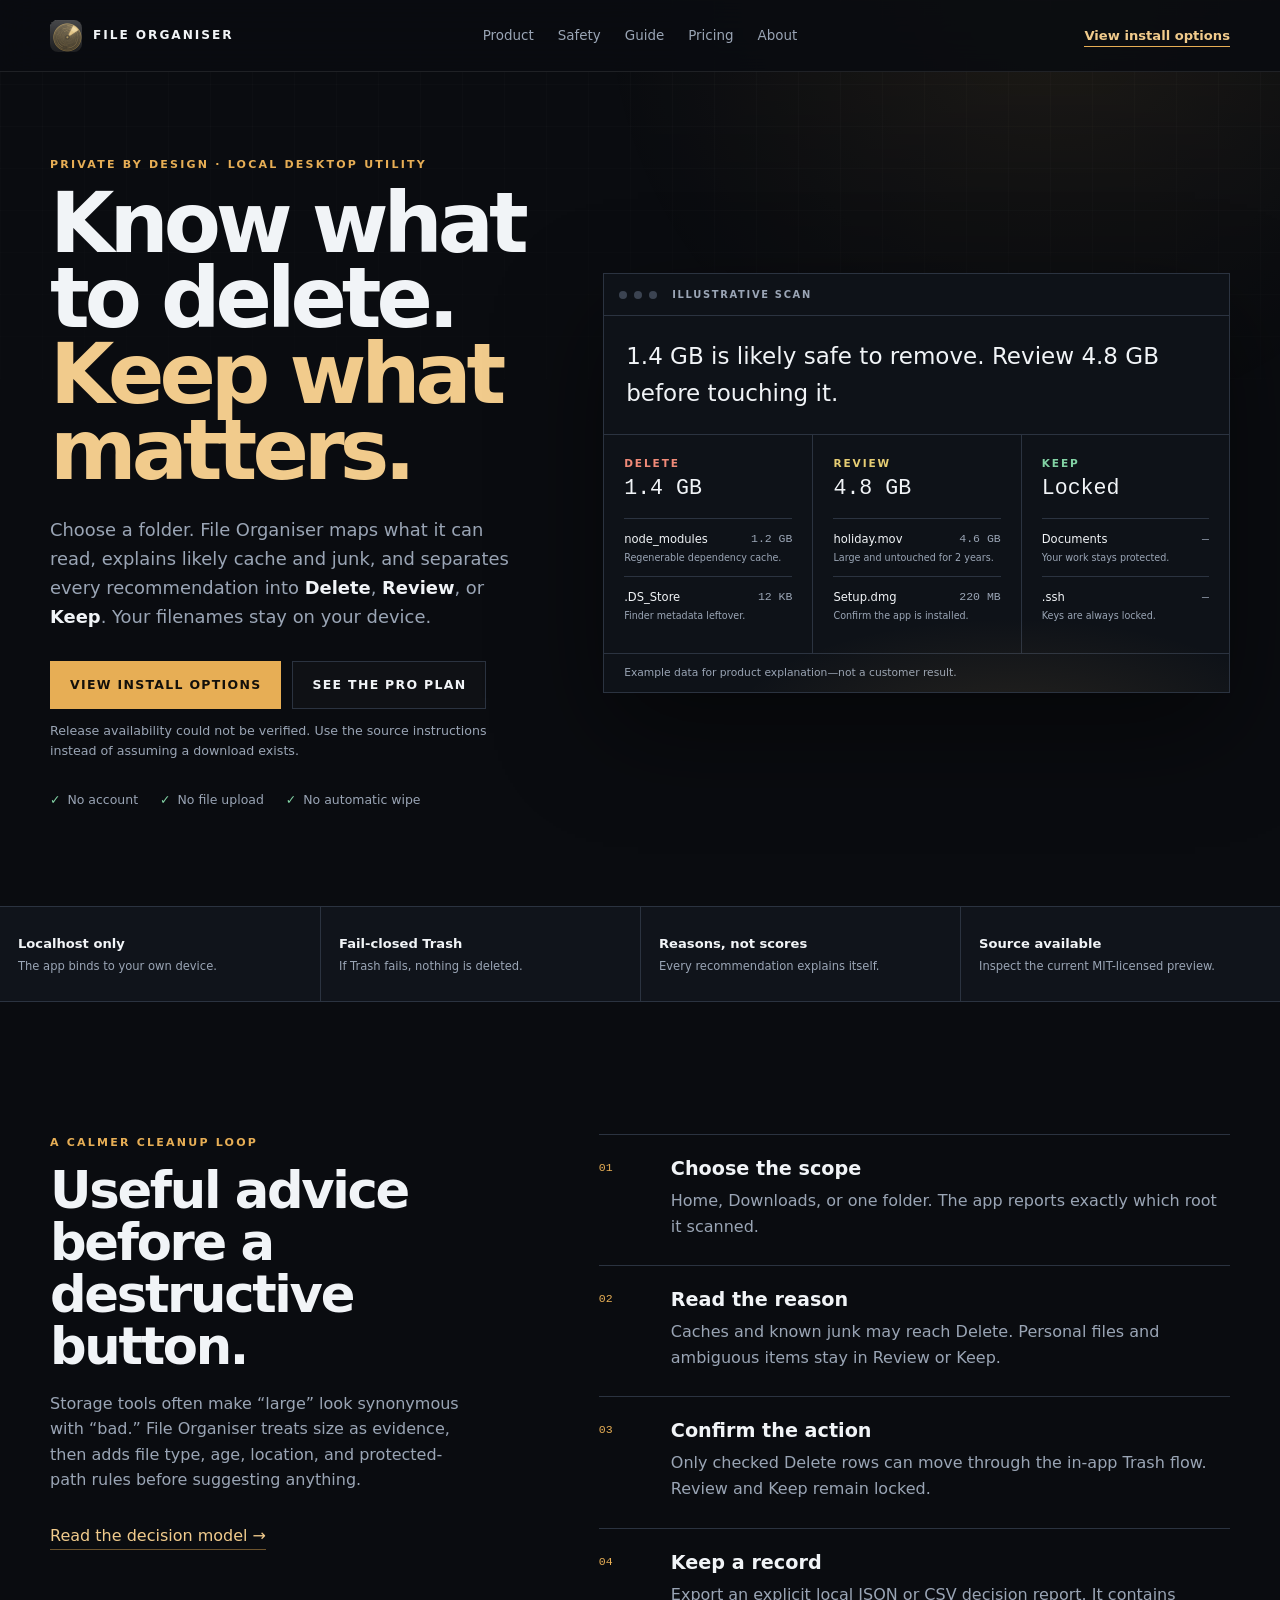
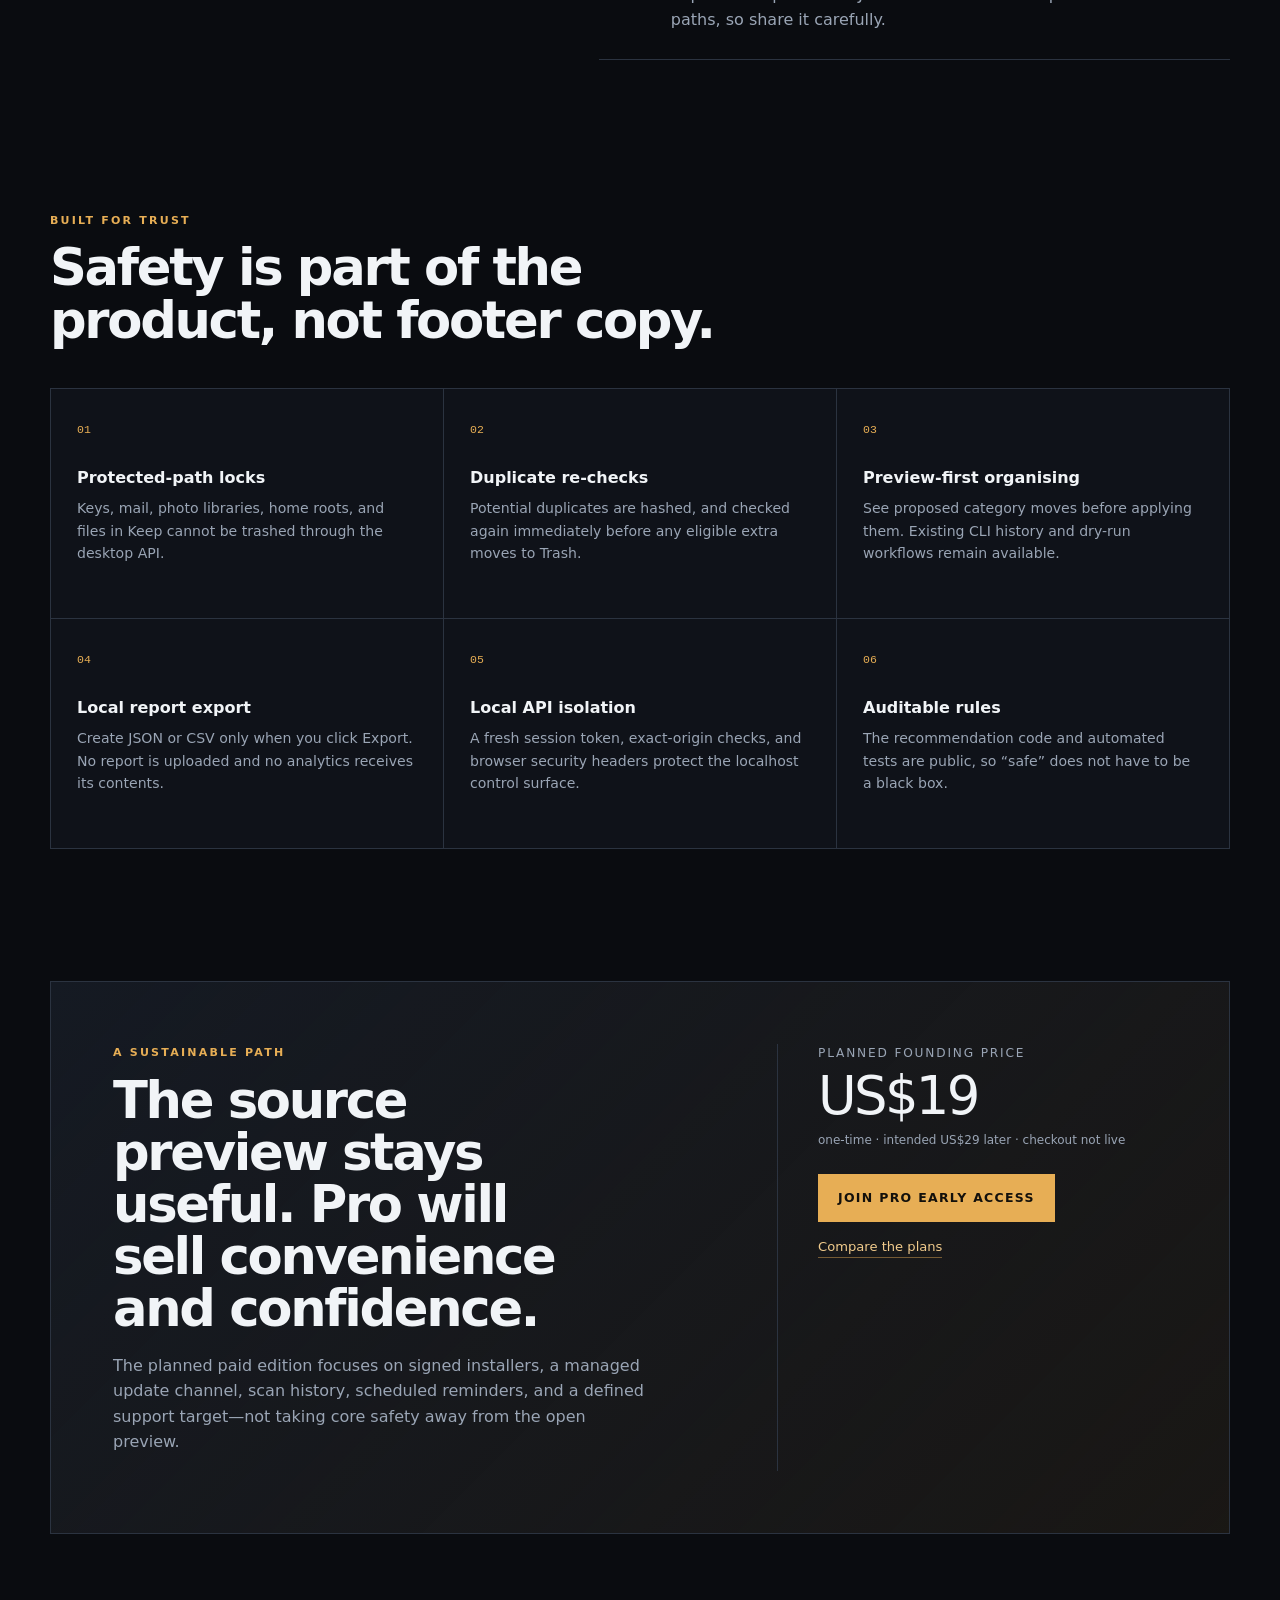
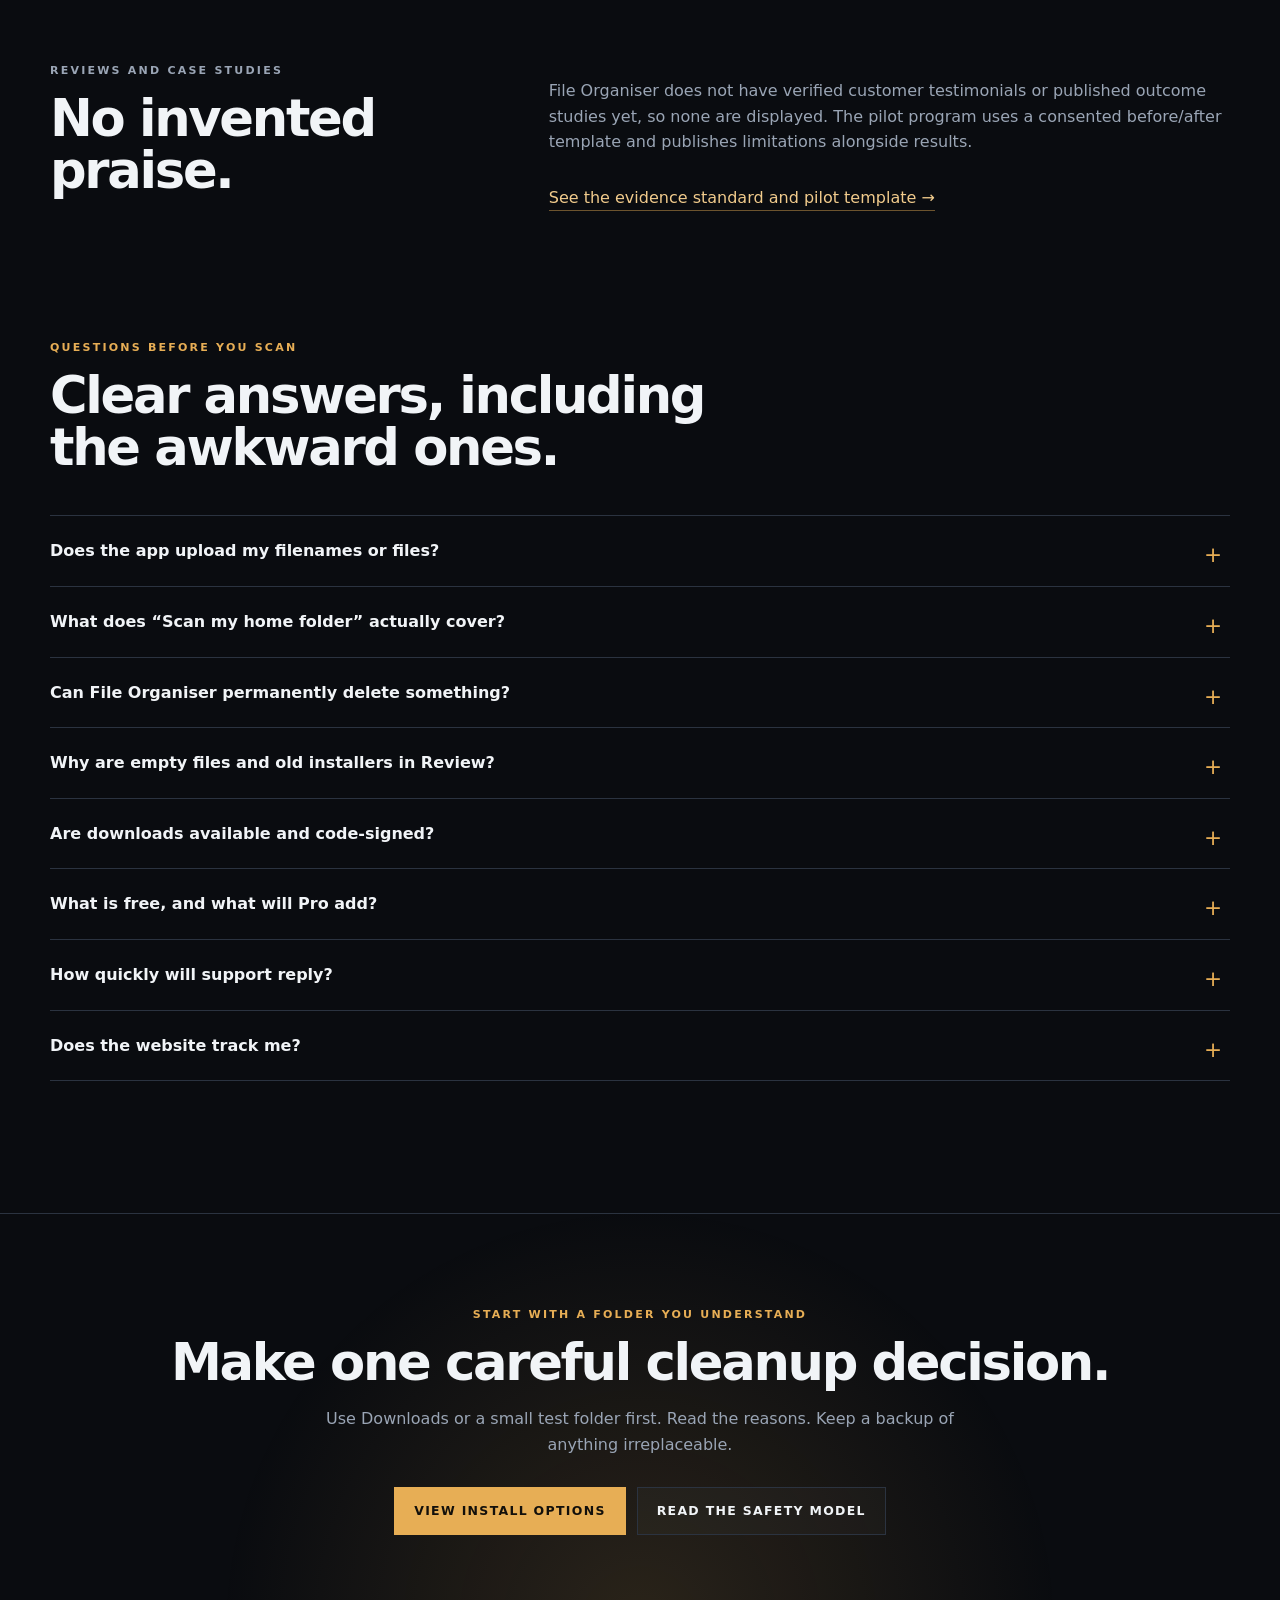
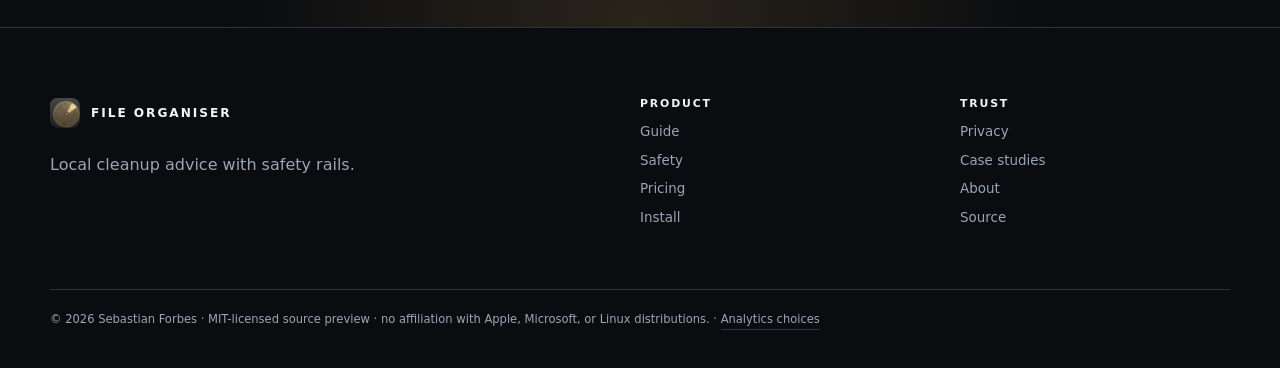
==== commit c4e0f3ff: "feat: prepare File Organiser 4.1 commercial launch" ====
--- a/docs/index.html
+++ b/docs/index.html
@@ -3,172 +3,145 @@
   <head>
     <meta charset="utf-8" />
     <meta name="viewport" content="width=device-width, initial-scale=1" />
-    <title>File Organiser — scan, then we’ll tell you what to delete</title>
-    <meta name="description" content="A desktop app for your computer. Scan the disk. See what is safe to delete, what to review, and what to keep. Double-click. Nothing is uploaded." />
-    <meta property="og:title" content="File Organiser 4" />
-    <meta property="og:description" content="Scan this computer. We’ll tell you what to delete — and what to leave alone." />
+    <title>File Organiser — know what to delete, keep what matters</title>
+    <meta name="description" content="Private desktop cleanup advice for a folder you choose. See safe-to-remove caches, files to review, and protected items—with no upload." />
+    <link rel="canonical" href="https://sebby1770.github.io/file-organiser/" />
+    <meta property="og:type" content="website" />
+    <meta property="og:site_name" content="File Organiser" />
+    <meta property="og:title" content="File Organiser — know what to delete" />
+    <meta property="og:description" content="Local cleanup advice with a reason on every row. Keep and Review stay locked in the app." />
+    <meta property="og:url" content="https://sebby1770.github.io/file-organiser/" />
+    <meta property="og:image" content="https://sebby1770.github.io/file-organiser/og.png" />
+    <meta property="og:image:width" content="1731" />
+    <meta property="og:image:height" content="909" />
+    <meta property="og:image:alt" content="File Organiser — Know what to delete. Keep what matters." />
+    <meta name="twitter:card" content="summary_large_image" />
+    <meta name="twitter:title" content="File Organiser — know what to delete" />
+    <meta name="twitter:description" content="Private cleanup advice for a folder you choose. Nothing is uploaded." />
+    <meta name="twitter:image" content="https://sebby1770.github.io/file-organiser/og.png" />
+    <meta name="twitter:image:alt" content="File Organiser — Know what to delete. Keep what matters." />
+    <meta name="theme-color" content="#0a0c10" />
     <link rel="icon" href="./icon.jpg" />
     <link rel="apple-touch-icon" href="./icon.jpg" />
-    <link rel="stylesheet" href="site.css" />
+    <link rel="manifest" href="./site.webmanifest" />
+    <link rel="stylesheet" href="./site.css" />
+    <script src="./analytics-config.js"></script>
+    <script src="./site.js" defer></script>
+    <script type="application/ld+json">
+      {
+        "@context": "https://schema.org",
+        "@graph": [
+          {
+            "@type": "SoftwareApplication",
+            "name": "File Organiser",
+            "applicationCategory": "UtilitiesApplication",
+            "operatingSystem": "macOS, Windows, Linux",
+            "description": "A local desktop utility that scans a selected folder and groups cleanup advice into Delete, Review, and Keep.",
+            "url": "https://sebby1770.github.io/file-organiser/",
+            "codeRepository": "https://github.com/Sebby1770/file-organiser",
+            "author": { "@type": "Person", "name": "Sebastian Forbes", "url": "https://github.com/Sebby1770" },
+            "license": "https://opensource.org/license/mit"
+          },
+          {
+            "@type": "FAQPage",
+            "mainEntity": [
+              { "@type": "Question", "name": "Does File Organiser upload my files?", "acceptedAnswer": { "@type": "Answer", "text": "No. The desktop app runs on localhost and scans the folder on your device. It does not include a file-upload service." } },
+              { "@type": "Question", "name": "Can it permanently delete a file?", "acceptedAnswer": { "@type": "Answer", "text": "The desktop interface uses the operating system Trash and fails closed if Trash is unavailable. It never falls back to permanent deletion." } },
+              { "@type": "Question", "name": "What does Scan my home folder include?", "acceptedAnswer": { "@type": "Answer", "text": "It scans the readable contents of your home folder, skips most hidden personal folders, and includes recognised cache folders. It is not a full raw-disk scan." } },
+              { "@type": "Question", "name": "Is there a paid version?", "acceptedAnswer": { "@type": "Answer", "text": "A paid Pro edition is planned, but checkout is not live. The current source preview remains available under the MIT license." } },
+              { "@type": "Question", "name": "Are packaged downloads signed?", "acceptedAnswer": { "@type": "Answer", "text": "Not yet. Until code-signing and notarisation are configured and a GitHub Release exists, use the source install and expect platform warnings from unsigned test builds." } }
+            ]
+          }
+        ]
+      }
+    </script>
   </head>
   <body>
-    <header>
-      <a class="word" href="./"><img src="./icon.jpg" alt="" width="28" height="28" /> File Organiser</a>
-      <nav>
-        <a href="#download">Download</a>
-        <a href="#advice">Advice</a>
-        <a href="#how">How it works</a>
-        <a href="#safety">Safety</a>
-        <a href="https://github.com/Sebby1770/file-organiser">GitHub</a>
-      </nav>
+    <a class="skip-link" href="#main">Skip to content</a>
+    <header class="site-header">
+      <a class="brand" href="./" aria-label="File Organiser home"><img src="./icon.jpg" alt="" width="32" height="32" /><span>File Organiser</span></a>
+      <nav aria-label="Primary navigation"><a href="#product">Product</a><a href="./safety.html">Safety</a><a href="./guide.html">Guide</a><a href="./pricing.html">Pricing</a><a href="./about.html">About</a></nav>
+      <a class="nav-cta release-aware" href="./install.html">Get the preview</a>
     </header>
-    <main>
-      <section class="hero">
-        <p class="eyebrow">Desktop app · v4.0 · local · MIT</p>
-        <h1>Scan this computer.<br />We’ll say what to delete.</h1>
-        <p class="lede">
-          File Organiser is an app you run on your machine — not a command you type.
-          It maps the disk, then splits every heavy folder into
-          <strong>Delete</strong>, <strong>Review</strong>, and <strong>Keep</strong>.
-          Caches and old installers go on Delete. Photos, documents, and keys stay on Keep.
-          Nothing leaves this computer.
-        </p>
-        <p class="hero-actions">
-          <a class="btn" id="primary-dl" href="https://github.com/Sebby1770/file-organiser/releases/latest">Download the app</a>
-          <a class="btn ghost" href="#how">See how it works</a>
-        </p>
-        <p class="os-line" id="os-line">macOS, Windows, and Linux. Double-click. No Terminal.</p>
-      </section>
 
-      <section class="stage-wrap" id="advice">
-        <p class="eyebrow">What you see after a scan</p>
-        <h2>Three columns. A reason on every row.</h2>
-        <div class="product">
-          <aside class="product-chrome">
-            <span class="dot"></span><span class="dot"></span><span class="dot"></span>
-            <span class="title">File Organiser</span>
-          </aside>
-          <p class="headline-mock">Safe to delete about 4.4 GB. Check 800 MB more before you touch it.</p>
-          <div class="mock-cols">
-            <article class="mock delete">
-              <h3>Delete</h3>
-              <p class="sum">4.4 GB · 12 items</p>
-              <p class="hint">Caches, junk, old installers.</p>
-              <ul>
-                <li><b>1.4 GB</b> node_modules — Regenerable cache.</li>
-                <li><b>890 MB</b> Chrome Cache — Apps recreate this.</li>
-                <li><b>2.1 GB</b> Install macOS.dmg — Old installer in Downloads.</li>
-                <li><b>12 KB</b> .DS_Store — Junk leftover.</li>
-              </ul>
-            </article>
-            <article class="mock review">
-              <h3>Review</h3>
-              <p class="sum">800 MB · 6 items</p>
-              <p class="hint">Large, stale, or duplicate. You decide.</p>
-              <ul>
-                <li><b>4.6 GB</b> holiday.mov — Untouched for 2 years. Open it first.</li>
-                <li><b>220 MB</b> IMG_4032 copy — Duplicate. Keep one.</li>
-                <li><b>80 MB</b> project/dist — Looks like build output.</li>
-              </ul>
-            </article>
-            <article class="mock keep">
-              <h3>Keep</h3>
-              <p class="sum">12 GB · leave it</p>
-              <p class="hint">Photos, documents, code, keys.</p>
-              <ul>
-                <li><b>8.1 GB</b> Pictures — Your files live here.</li>
-                <li><b>2.4 GB</b> Documents — We do not auto-trash your work.</li>
-                <li><b>—</b> .ssh — Keys. Protected.</li>
-              </ul>
-            </article>
+    <main id="main">
+      <section class="hero section-shell">
+        <div class="hero-copy">
+          <p class="eyebrow">Private by design · local desktop utility</p>
+          <h1>Know what to delete.<br /><span>Keep what matters.</span></h1>
+          <p class="lede">Choose a folder. File Organiser maps what it can read, explains likely cache and junk, and separates every recommendation into <strong>Delete</strong>, <strong>Review</strong>, or <strong>Keep</strong>. Your filenames stay on your device.</p>
+          <div class="actions"><a class="button primary release-aware" id="release-cta" href="./install.html">Get the current preview</a><a class="button secondary" href="./pricing.html">See the Pro plan</a></div>
+          <p class="release-note" data-release-status aria-live="polite">Checking whether a packaged release is available…</p>
+          <ul class="trust-list" aria-label="Core assurances"><li>No account</li><li>No file upload</li><li>No automatic wipe</li></ul>
+        </div>
+
+        <div class="app-preview" aria-label="Illustrative File Organiser results interface">
+          <div class="preview-bar"><span></span><span></span><span></span><b>Illustrative scan</b></div>
+          <p class="preview-headline">1.4 GB is likely safe to remove. Review 4.8 GB before touching it.</p>
+          <div class="preview-columns">
+            <article class="preview-column delete"><p class="column-label">Delete</p><strong>1.4 GB</strong><div class="preview-row"><span>node_modules</span><b>1.2 GB</b><small>Regenerable dependency cache.</small></div><div class="preview-row"><span>.DS_Store</span><b>12 KB</b><small>Finder metadata leftover.</small></div></article>
+            <article class="preview-column review"><p class="column-label">Review</p><strong>4.8 GB</strong><div class="preview-row"><span>holiday.mov</span><b>4.6 GB</b><small>Large and untouched for 2 years.</small></div><div class="preview-row"><span>Setup.dmg</span><b>220 MB</b><small>Confirm the app is installed.</small></div></article>
+            <article class="preview-column keep"><p class="column-label">Keep</p><strong>Locked</strong><div class="preview-row"><span>Documents</span><b>—</b><small>Your work stays protected.</small></div><div class="preview-row"><span>.ssh</span><b>—</b><small>Keys are always locked.</small></div></article>
           </div>
+          <p class="preview-disclaimer">Example data for product explanation—not a customer result.</p>
         </div>
       </section>
 
-      <section id="download">
-        <h2>Get the app on your computer</h2>
-        <p class="lede">
-          This website never sees your files. Download the app, double-click it,
-          press <em>Scan this computer</em>. That’s the whole setup.
-        </p>
-        <div class="dl-grid">
-          <a class="dl" href="https://github.com/Sebby1770/file-organiser/releases/latest">
-            <span class="kicker">macOS</span>
-            <strong>Download for Mac</strong>
-            <span>FileOrganiser.app · Apple silicon &amp; Intel via Actions</span>
-          </a>
-          <a class="dl" href="https://github.com/Sebby1770/file-organiser/releases/latest">
-            <span class="kicker">Windows</span>
-            <strong>Download for Windows</strong>
-            <span>FileOrganiser.exe · no installer required</span>
-          </a>
-          <a class="dl" href="https://github.com/Sebby1770/file-organiser/releases/latest">
-            <span class="kicker">Linux</span>
-            <strong>Download for Linux</strong>
-            <span>FileOrganiser · x86_64 binary</span>
-          </a>
-        </div>
-        <p class="fine">
-          GitHub → Releases → latest. If a release isn’t up yet, Actions →
-          <code>release-app</code> builds one per OS.
-          Developers can run <code>python3 -m file_organiser</code> with no extra words —
-          that still opens the app, not a prompt for a subcommand.
-        </p>
+      <section class="signal-bar" aria-label="Product principles">
+        <div><strong>Localhost only</strong><span>The app binds to your own device.</span></div><div><strong>Fail-closed Trash</strong><span>If Trash fails, nothing is deleted.</span></div><div><strong>Reasons, not scores</strong><span>Every recommendation explains itself.</span></div><div><strong>Source available</strong><span>Inspect the current MIT-licensed preview.</span></div>
       </section>
 
-      <section id="how">
-        <h2>How it works</h2>
-        <ol class="pipe">
-          <li><span>01</span><strong>Scan this computer</strong><p>Home, Downloads, Pictures, or any folder. Caches count. A sunburst shows where the bytes went.</p></li>
-          <li><span>02</span><strong>Read the advice</strong><p>Delete is regenerable junk. Review is large or stale. Keep is your life — photos, documents, keys, git.</p></li>
-          <li><span>03</span><strong>Trash what you check</strong><p>Only the Delete column can be sent to Trash in bulk. Review never auto-deletes. Keep is locked.</p></li>
-          <li><span>04</span><strong>Stay on this machine</strong><p>The app is a local window. No account. No upload. Quit and it stops.</p></li>
+      <section class="section-shell split-section" id="product">
+        <div class="section-intro"><p class="eyebrow">A calmer cleanup loop</p><h2>Useful advice before a destructive button.</h2><p>Storage tools often make “large” look synonymous with “bad.” File Organiser treats size as evidence, then adds file type, age, location, and protected-path rules before suggesting anything.</p><a class="text-link" href="./guide.html">Read the decision model <span aria-hidden="true">→</span></a></div>
+        <ol class="process-list">
+          <li><span>01</span><div><h3>Choose the scope</h3><p>Home, Downloads, or one folder. The app reports exactly which root it scanned.</p></div></li>
+          <li><span>02</span><div><h3>Read the reason</h3><p>Caches and known junk may reach Delete. Personal files and ambiguous items stay in Review or Keep.</p></div></li>
+          <li><span>03</span><div><h3>Confirm the action</h3><p>Only checked Delete rows can move through the in-app Trash flow. Review and Keep remain locked.</p></div></li>
+          <li><span>04</span><div><h3>Keep a record</h3><p>Export an explicit local JSON or CSV decision report. It contains paths, so share it carefully.</p></div></li>
         </ol>
       </section>
 
-      <section id="does">
-        <h2>What it does that a pretty ring doesn’t</h2>
-        <div class="grid3">
-          <article><h3>Tells you what to delete</h3><p>node_modules, __pycache__, browser caches, .DS_Store, empty files, old .dmg/.exe in Downloads — with a sentence of why.</p></article>
-          <article><h3>Tells you what to keep</h3><p>Pictures, Documents, Movies, Mail, Photos libraries, .ssh. The app will refuse to trash a home folder or a drive root.</p></article>
-          <article><h3>Then does the work</h3><p>Trash checked items, reclaim duplicate extras, organize Downloads into categories, reveal in Finder. Undo lives in the folder.</p></article>
+      <section class="section-shell feature-section">
+        <div class="section-heading"><p class="eyebrow">Built for trust</p><h2>Safety is part of the product, not footer copy.</h2></div>
+        <div class="feature-grid">
+          <article><span class="feature-number">01</span><h3>Protected-path locks</h3><p>Keys, mail, photo libraries, home roots, and files in Keep cannot be trashed through the desktop API.</p></article>
+          <article><span class="feature-number">02</span><h3>Duplicate re-checks</h3><p>Potential duplicates are hashed, and checked again immediately before any eligible extra moves to Trash.</p></article>
+          <article><span class="feature-number">03</span><h3>Preview-first organising</h3><p>See proposed category moves before applying them. Existing CLI history and dry-run workflows remain available.</p></article>
+          <article><span class="feature-number">04</span><h3>Local report export</h3><p>Create JSON or CSV only when you click Export. No report is uploaded and no analytics receives its contents.</p></article>
+          <article><span class="feature-number">05</span><h3>Local API isolation</h3><p>A fresh session token, exact-origin checks, and browser security headers protect the localhost control surface.</p></article>
+          <article><span class="feature-number">06</span><h3>Auditable rules</h3><p>The recommendation code and automated tests are public, so “safe” does not have to be a black box.</p></article>
         </div>
       </section>
 
-      <section id="safety">
-        <h2>House rules</h2>
-        <ol class="walk">
-          <li>Nothing is uploaded. The scan never leaves localhost.</li>
-          <li>The app will not organize or trash <code>$HOME</code> or <code>/</code> as a whole.</li>
-          <li>Bulk trash only accepts items already classified as Delete.</li>
-          <li>Keys, mail, photo libraries, and version control are Keep — always.</li>
-          <li>You confirm every trash action. There is no “clean my Mac” that fires itself.</li>
-        </ol>
+      <section class="section-shell plan-teaser">
+        <div><p class="eyebrow">A sustainable path</p><h2>The source preview stays useful. Pro will sell convenience and confidence.</h2><p>The planned paid edition focuses on signed installers, a managed update channel, scan history, scheduled reminders, and a defined support target—not taking core safety away from the open preview.</p></div>
+        <div class="mini-pricing"><p>Planned founding price</p><strong>US$19</strong><span>one-time · intended US$29 later · checkout not live</span><a class="button primary pro-interest" href="https://github.com/Sebby1770/file-organiser/issues/new?template=pro-early-access.yml">Join Pro early access</a><a class="text-link" href="./pricing.html">Compare the plans</a></div>
       </section>
 
-      <section id="demo">
-        <h2>Category planner</h2>
-        <p>A small, in-browser toy for names — not a disk scan. Useful if you want to see how a file would be filed. Your disk is never touched from this page.</p>
-        <p class="packs">
-          <button type="button" class="btn ghost" data-pack="downloads">Sample Downloads</button>
-          <button type="button" class="btn ghost" data-pack="camera">Camera roll</button>
-          <button type="button" class="btn ghost" data-pack="desk">Student desk</button>
-        </p>
-        <label class="check"><input type="checkbox" id="by-date" /> nest Category/YYYY/MM</label>
-        <textarea id="names" rows="7"></textarea>
-        <p><button class="btn" id="plan" type="button">Plan moves</button></p>
-        <p class="stats" id="stats"></p>
-        <table>
-          <thead><tr><th>File</th><th>Category</th><th>Destination</th></tr></thead>
-          <tbody id="out"><tr><td colspan="3">Load a pack or paste names.</td></tr></tbody>
-        </table>
+      <section class="section-shell evidence-section"><div><p class="eyebrow">Reviews and case studies</p><h2>No invented praise.</h2></div><div><p>File Organiser does not have verified customer testimonials or published outcome studies yet, so none are displayed. The pilot program uses a consented before/after template and publishes limitations alongside results.</p><a class="text-link" href="./case-studies.html">See the evidence standard and pilot template <span aria-hidden="true">→</span></a></div></section>
+
+      <section class="section-shell faq-section" id="faq">
+        <div class="section-heading"><p class="eyebrow">Questions before you scan</p><h2>Clear answers, including the awkward ones.</h2></div>
+        <div class="faq-list">
+          <details><summary>Does the app upload my filenames or files?</summary><p>No. The desktop app serves its interface on localhost and scans the selected folder locally. There is no account or upload endpoint. An exported report does contain local paths, but it is created only when you click Export.</p></details>
+          <details><summary>What does “Scan my home folder” actually cover?</summary><p>Your readable home folder, not the entire physical disk. Most hidden personal folders are skipped; recognised cache folders and visible files are included. You can scan another folder or mounted volume explicitly.</p></details>
+          <details><summary>Can File Organiser permanently delete something?</summary><p>The desktop interface only asks the operating system to move eligible items to Trash. If that fails, the action stops and reports that nothing was deleted. Separate power-user CLI commands can support explicit permanent actions, so read their flags carefully.</p></details>
+          <details><summary>Why are empty files and old installers in Review?</summary><p>An empty file can be an intentional marker, and an old installer may still be needed. Age and size are clues, not proof. They stay in Review unless you decide in your file manager.</p></details>
+          <details><summary>Are downloads available and code-signed?</summary><p>The page checks GitHub Releases live. If there is no compatible asset, it directs you to the source install. The release pipeline can publish unsigned test builds, but trusted signed and notarised distribution still requires signing credentials and release verification.</p></details>
+          <details><summary>What is free, and what will Pro add?</summary><p>The MIT-licensed source preview includes local scans, advice, previews, duplicate verification, and report export. Pro is planned around signed delivery, updates, history, reminders, and support. Checkout is not live yet.</p></details>
+          <details><summary>How quickly will support reply?</summary><p>There is no guaranteed response time during the public preview. At paid launch, the intended Pro target is a first response within two business days. That target is not a resolution or uptime SLA.</p></details>
+          <details><summary>Does the website track me?</summary><p>Analytics is disabled unless the maintainer configures a provider and you opt in. The site works without consent. GitHub Pages may retain normal infrastructure logs under GitHub’s own policies.</p></details>
+        </div>
       </section>
+
+      <section class="final-cta"><div class="section-shell"><p class="eyebrow">Start with a folder you understand</p><h2>Make one careful cleanup decision.</h2><p>Use Downloads or a small test folder first. Read the reasons. Keep a backup of anything irreplaceable.</p><div class="actions"><a class="button primary release-aware" href="./install.html">Get the current preview</a><a class="button secondary" href="./safety.html">Read the safety model</a></div></div></section>
     </main>
-    <footer>
-      File Organiser 4.0 · local app ·
-      <a href="https://github.com/Sebby1770/file-organiser">source</a> ·
-      <a href="https://github.com/Sebby1770/file-organiser/releases/latest">download</a>
+
+    <aside class="mobile-cta" aria-label="Quick action"><span>Private cleanup advice</span><a class="button primary release-aware" href="./install.html">Get preview</a></aside>
+
+    <footer class="site-footer">
+      <div class="footer-grid"><div><a class="brand" href="./"><img src="./icon.jpg" alt="" width="30" height="30" /><span>File Organiser</span></a><p>Local cleanup advice with safety rails.</p></div><div><h2>Product</h2><a href="./guide.html">Guide</a><a href="./safety.html">Safety</a><a href="./pricing.html">Pricing</a><a href="./install.html">Install</a></div><div><h2>Trust</h2><a href="./privacy.html">Privacy</a><a href="./case-studies.html">Case studies</a><a href="./about.html">About</a><a href="https://github.com/Sebby1770/file-organiser">Source</a></div></div>
+      <p class="footer-base">© <span data-year>2026</span> Sebastian Forbes · MIT-licensed source preview · no affiliation with Apple, Microsoft, or Linux distributions.</p>
     </footer>
-    <script src="site.js"></script>
   </body>
 </html>
--- a/docs/site.css
+++ b/docs/site.css
@@ -1,144 +1,224 @@
 :root {
-  --ink: #0c0e12;
-  --panel: #141821;
-  --line: #252b36;
-  --paper: #e8edf4;
-  --muted: #8b95a8;
-  --gold: #d4a054;
-  --danger: #e07a6a;
-  --ok: #7dcea0;
-  --review: #e0c36a;
+  --ink: #0a0c10;
+  --ink-soft: #10141b;
+  --panel: #151a23;
+  --panel-2: #1b212c;
+  --line: #2b3340;
+  --paper: #f1f4f7;
+  --muted: #9aa5b5;
+  --gold: #e7ae55;
+  --gold-soft: #f1cb8c;
+  --danger: #f08a78;
+  --review: #e6cd73;
+  --keep: #82d2a4;
+  --max: 1180px;
 }
+
 * { box-sizing: border-box; }
-html { scroll-behavior: smooth; }
-body {
-  margin: 0;
-  font-family: "IBM Plex Sans", ui-sans-serif, system-ui, sans-serif;
-  background: var(--ink);
-  color: var(--paper);
-  line-height: 1.5;
-  overflow-x: hidden;
+html { scroll-behavior: smooth; scroll-padding-top: 90px; }
+body { margin: 0; background: var(--ink); color: var(--paper); font-family: Inter, ui-sans-serif, system-ui, -apple-system, BlinkMacSystemFont, "Segoe UI", sans-serif; line-height: 1.6; }
+body::before { content: ""; position: fixed; inset: 0; pointer-events: none; background: radial-gradient(circle at 82% 0%, rgba(231, 174, 85, .10), transparent 28rem), linear-gradient(rgba(255,255,255,.018) 1px, transparent 1px), linear-gradient(90deg, rgba(255,255,255,.018) 1px, transparent 1px); background-size: auto, 42px 42px, 42px 42px; mask-image: linear-gradient(to bottom, black, transparent 60%); z-index: -1; }
+a { color: inherit; }
+img { max-width: 100%; }
+button, input, textarea { font: inherit; }
+.skip-link { position: fixed; top: 8px; left: 8px; z-index: 100; transform: translateY(-160%); background: var(--paper); color: var(--ink); padding: 9px 14px; }
+.skip-link:focus { transform: none; }
+:focus-visible { outline: 3px solid var(--gold); outline-offset: 3px; }
+
+.site-header { position: sticky; top: 0; z-index: 20; min-height: 72px; display: grid; grid-template-columns: 1fr auto 1fr; align-items: center; gap: 24px; padding: 14px max(24px, calc((100vw - var(--max)) / 2)); border-bottom: 1px solid rgba(255,255,255,.09); background: rgba(10,12,16,.88); backdrop-filter: blur(18px); }
+.brand { display: inline-flex; align-items: center; gap: 11px; width: max-content; text-decoration: none; text-transform: uppercase; letter-spacing: .16em; font-size: .76rem; font-weight: 750; }
+.brand img { border-radius: 8px; }
+.site-header nav { display: flex; align-items: center; gap: 24px; }
+.site-header nav a { color: var(--muted); text-decoration: none; font-size: .84rem; }
+.site-header nav a:hover, .site-header nav a[aria-current="page"] { color: var(--paper); }
+.nav-cta { justify-self: end; color: var(--gold-soft); text-decoration: none; border-bottom: 1px solid var(--gold); font-size: .82rem; font-weight: 700; }
+
+.section-shell { width: min(var(--max), calc(100% - 48px)); margin-inline: auto; }
+.hero { min-height: calc(100vh - 72px); display: grid; grid-template-columns: .95fr 1.25fr; gap: clamp(36px, 6vw, 86px); align-items: center; padding-block: 84px 96px; }
+.eyebrow { margin: 0 0 12px; color: var(--gold); font-size: .69rem; font-weight: 750; letter-spacing: .2em; text-transform: uppercase; }
+h1, h2, h3 { text-wrap: balance; }
+h1 { margin: 0; font-size: clamp(3.15rem, 6.5vw, 6.6rem); line-height: .91; letter-spacing: -.06em; font-weight: 600; }
+h1 span { color: var(--gold-soft); }
+h2 { margin: 0 0 18px; font-size: clamp(2.1rem, 4vw, 4rem); line-height: 1.02; letter-spacing: -.045em; font-weight: 560; }
+h3 { line-height: 1.25; }
+.lede { max-width: 41rem; margin: 28px 0 0; color: var(--muted); font-size: clamp(1rem, 1.4vw, 1.18rem); }
+.lede strong { color: var(--paper); }
+.actions { display: flex; flex-wrap: wrap; gap: 11px; margin-top: 30px; }
+.button { display: inline-flex; min-height: 48px; align-items: center; justify-content: center; padding: 12px 19px; border: 1px solid transparent; text-decoration: none; font-size: .78rem; font-weight: 780; letter-spacing: .105em; text-transform: uppercase; cursor: pointer; }
+.button.primary { background: var(--gold); color: #13100b; }
+.button.primary:hover { background: var(--gold-soft); }
+.button.secondary { border-color: var(--line); background: rgba(255,255,255,.025); color: var(--paper); }
+.button.secondary:hover { border-color: var(--muted); }
+.release-note { min-height: 1.5em; margin: 12px 0 0; color: var(--muted); font-size: .79rem; }
+.trust-list { display: flex; flex-wrap: wrap; gap: 8px 22px; padding: 0; margin: 28px 0 0; color: var(--muted); list-style: none; font-size: .78rem; }
+.trust-list li::before { content: "✓"; margin-right: 7px; color: var(--keep); }
+
+.app-preview { position: relative; overflow: hidden; border: 1px solid var(--line); background: rgba(15,19,26,.96); box-shadow: 0 40px 100px rgba(0,0,0,.45); }
+.app-preview::after { content: ""; position: absolute; inset: auto -15% -40% 15%; height: 60%; background: radial-gradient(ellipse, rgba(231,174,85,.11), transparent 65%); pointer-events: none; }
+.preview-bar { display: flex; align-items: center; gap: 7px; min-height: 42px; padding: 0 15px; border-bottom: 1px solid var(--line); }
+.preview-bar span { width: 8px; height: 8px; border-radius: 50%; background: #3b4351; }
+.preview-bar b { margin-left: 8px; color: var(--muted); font-size: .62rem; letter-spacing: .17em; text-transform: uppercase; }
+.preview-headline { margin: 0; padding: 22px; border-bottom: 1px solid var(--line); font-size: clamp(1rem, 1.8vw, 1.45rem); }
+.preview-columns { display: grid; grid-template-columns: repeat(3, 1fr); }
+.preview-column { min-width: 0; padding: 20px; }
+.preview-column + .preview-column { border-left: 1px solid var(--line); }
+.preview-column > strong { display: block; margin-bottom: 18px; font: 500 1.35rem ui-monospace, SFMono-Regular, Menlo, monospace; }
+.column-label { margin: 0 0 4px; font-size: .66rem; font-weight: 800; letter-spacing: .18em; text-transform: uppercase; }
+.delete .column-label { color: var(--danger); } .review .column-label { color: var(--review); } .keep .column-label { color: var(--keep); }
+.preview-row { display: grid; grid-template-columns: minmax(0, 1fr) auto; gap: 3px 8px; padding: 11px 0; border-top: 1px solid var(--line); font-size: .72rem; }
+.preview-row span { overflow: hidden; text-overflow: ellipsis; white-space: nowrap; }
+.preview-row b { color: var(--muted); font-family: ui-monospace, SFMono-Regular, Menlo, monospace; font-weight: 500; }
+.preview-row small { grid-column: 1 / -1; color: var(--muted); line-height: 1.4; }
+.preview-disclaimer { margin: 0; padding: 10px 20px; border-top: 1px solid var(--line); color: var(--muted); font-size: .67rem; }
+
+.signal-bar { display: grid; grid-template-columns: repeat(4, 1fr); border-block: 1px solid var(--line); background: var(--ink-soft); }
+.signal-bar div { padding: 26px max(18px, calc((100vw - var(--max)) / 8)); }
+.signal-bar div + div { border-left: 1px solid var(--line); }
+.signal-bar strong, .signal-bar span { display: block; }
+.signal-bar strong { margin-bottom: 3px; font-size: .82rem; }
+.signal-bar span { color: var(--muted); font-size: .72rem; }
+
+.split-section { display: grid; grid-template-columns: .8fr 1.2fr; gap: clamp(50px, 10vw, 150px); padding-block: 132px; }
+.section-intro { position: sticky; top: 120px; align-self: start; }
+.section-intro > p:not(.eyebrow), .plan-teaser > div > p:not(.eyebrow), .evidence-section p { color: var(--muted); }
+.text-link { display: inline-block; margin-top: 14px; color: var(--gold-soft); text-decoration: none; border-bottom: 1px solid rgba(231,174,85,.45); }
+.process-list { padding: 0; margin: 0; list-style: none; }
+.process-list li { display: grid; grid-template-columns: 52px 1fr; gap: 20px; padding: 26px 0; border-top: 1px solid var(--line); }
+.process-list li:last-child { border-bottom: 1px solid var(--line); }
+.process-list > li > span, .feature-number { color: var(--gold); font: .72rem ui-monospace, SFMono-Regular, Menlo, monospace; }
+.process-list h3 { margin: -4px 0 7px; font-size: 1.2rem; font-weight: 600; }
+.process-list p { margin: 0; color: var(--muted); }
+
+.feature-section { padding-block: 20px 132px; }
+.section-heading { max-width: 760px; margin-bottom: 42px; }
+.feature-grid { display: grid; grid-template-columns: repeat(3, 1fr); border-top: 1px solid var(--line); border-left: 1px solid var(--line); }
+.feature-grid article { min-height: 230px; padding: 26px; border-right: 1px solid var(--line); border-bottom: 1px solid var(--line); background: rgba(20,25,34,.55); }
+.feature-grid h3 { margin: 28px 0 9px; font-size: 1rem; }
+.feature-grid p { margin: 0; color: var(--muted); font-size: .88rem; }
+
+.plan-teaser { display: grid; grid-template-columns: 1fr 390px; gap: clamp(50px, 10vw, 140px); padding: 62px; border: 1px solid var(--line); background: linear-gradient(135deg, var(--panel), rgba(231,174,85,.07)); }
+.mini-pricing { display: flex; flex-direction: column; align-items: flex-start; padding-left: 40px; border-left: 1px solid var(--line); }
+.mini-pricing p { margin: 0; color: var(--muted); font-size: .76rem; text-transform: uppercase; letter-spacing: .15em; }
+.mini-pricing > strong { margin: 7px 0 0; font-size: 3.3rem; line-height: 1; font-weight: 520; letter-spacing: -.05em; }
+.mini-pricing > span { margin: 8px 0 24px; color: var(--muted); font-size: .75rem; }
+.mini-pricing .text-link { font-size: .82rem; }
+
+.evidence-section { display: grid; grid-template-columns: .75fr 1.25fr; gap: 90px; padding-block: 128px; }
+.evidence-section h2 { margin: 0; }
+.faq-section { padding-bottom: 132px; }
+.faq-list { border-top: 1px solid var(--line); }
+.faq-list details { border-bottom: 1px solid var(--line); }
+.faq-list summary { position: relative; padding: 22px 52px 22px 0; list-style: none; font-size: 1rem; font-weight: 600; cursor: pointer; }
+.faq-list summary::-webkit-details-marker { display: none; }
+.faq-list summary::after { content: "+"; position: absolute; right: 8px; color: var(--gold); font-size: 1.35rem; font-weight: 400; }
+.faq-list details[open] summary::after { content: "−"; }
+.faq-list details p { max-width: 780px; margin: -5px 0 24px; color: var(--muted); }
+
+.final-cta { padding-block: 92px; border-block: 1px solid var(--line); text-align: center; background: radial-gradient(circle at 50% 100%, rgba(231,174,85,.15), transparent 55%); }
+.final-cta .section-shell { display: flex; flex-direction: column; align-items: center; }
+.final-cta p:not(.eyebrow) { max-width: 640px; margin: 0; color: var(--muted); }
+
+.page-hero { padding-block: 72px 62px; border-bottom: 1px solid var(--line); }
+.breadcrumbs { display: flex; flex-wrap: wrap; gap: 7px; margin-bottom: 32px; color: var(--muted); font-size: .77rem; }
+.breadcrumbs a { text-decoration: none; }
+.breadcrumbs span::before { content: "/"; margin-right: 7px; color: #596272; }
+.page-hero h1 { max-width: 970px; font-size: clamp(2.8rem, 6vw, 5.8rem); }
+.page-hero .lede { max-width: 720px; }
+.content-shell { width: min(920px, calc(100% - 48px)); margin-inline: auto; padding-block: 76px 120px; }
+.content-shell.wide { width: min(var(--max), calc(100% - 48px)); }
+.content-shell section + section { margin-top: 82px; }
+.content-shell h2 { font-size: clamp(1.8rem, 3vw, 3rem); }
+.content-shell h3 { margin-top: 30px; }
+.content-shell p, .content-shell li { color: var(--muted); }
+.content-shell strong { color: var(--paper); }
+.content-shell code { color: var(--gold-soft); }
+.content-shell pre { overflow: auto; padding: 18px; border: 1px solid var(--line); background: #07090c; color: var(--paper); }
+.content-shell pre code { color: inherit; }
+.callout { padding: 22px 24px; border-left: 3px solid var(--gold); background: var(--panel); }
+.callout p { margin: 0; }
+.callout.warning { border-color: var(--danger); }
+.card-grid { display: grid; grid-template-columns: repeat(3, 1fr); gap: 14px; }
+.info-card { padding: 24px; border: 1px solid var(--line); background: var(--panel); }
+.info-card h3 { margin: 0 0 8px; }
+.info-card p { margin: 0; font-size: .9rem; }
+.comparison { width: 100%; border-collapse: collapse; }
+.comparison th, .comparison td { padding: 16px; border: 1px solid var(--line); text-align: left; vertical-align: top; }
+.comparison th { background: var(--panel); }
+.comparison td { color: var(--muted); }
+.status-chip { display: inline-block; padding: 4px 9px; border: 1px solid var(--line); color: var(--gold-soft); font-size: .68rem; text-transform: uppercase; letter-spacing: .12em; }
+.pricing-grid { display: grid; grid-template-columns: repeat(2, 1fr); gap: 18px; }
+.price-card { display: flex; flex-direction: column; padding: 32px; border: 1px solid var(--line); background: var(--panel); }
+.price-card.featured { border-color: rgba(231,174,85,.65); background: linear-gradient(155deg, var(--panel), rgba(231,174,85,.08)); }
+.price { margin: 20px 0 0; font-size: 3.2rem; line-height: 1; letter-spacing: -.05em; }
+.price small { color: var(--muted); font-size: .8rem; letter-spacing: 0; }
+.price-card ul { flex: 1; padding-left: 20px; }
+.maker { display: grid; grid-template-columns: 180px 1fr; gap: 42px; align-items: start; }
+.maker img { border: 1px solid var(--line); border-radius: 18px; }
+.pilot-template { padding: 30px; border: 1px solid var(--line); background: var(--panel); }
+.pilot-template dt { margin-top: 18px; color: var(--paper); font-weight: 700; }
+.pilot-template dd { margin: 4px 0 0; color: var(--muted); }
+
+.site-footer { width: min(var(--max), calc(100% - 48px)); margin-inline: auto; padding: 70px 0 38px; }
+.footer-grid { display: grid; grid-template-columns: 2fr 1fr 1fr; gap: 50px; }
+.footer-grid p { color: var(--muted); }
+.footer-grid h2 { margin: 0 0 12px; font-size: .68rem; letter-spacing: .17em; text-transform: uppercase; }
+.footer-grid > div:not(:first-child) a { display: block; width: max-content; margin: 7px 0; color: var(--muted); text-decoration: none; font-size: .84rem; }
+.footer-grid a:hover { color: var(--paper); }
+.footer-base { margin: 54px 0 0; padding-top: 20px; border-top: 1px solid var(--line); color: var(--muted); font-size: .72rem; }
+.analytics-settings { padding: 0; border: 0; border-bottom: 1px solid var(--line); background: transparent; color: var(--muted); font: inherit; cursor: pointer; }
+.analytics-settings:hover { color: var(--paper); }
+.mobile-cta { display: none; }
+
+.consent-banner { position: fixed; z-index: 60; right: 18px; bottom: 18px; width: min(420px, calc(100% - 36px)); padding: 18px; border: 1px solid var(--line); background: #171c25; box-shadow: 0 18px 50px rgba(0,0,0,.5); }
+.consent-banner p { margin: 0 0 14px; color: var(--muted); font-size: .82rem; }
+.consent-actions { display: flex; gap: 8px; }
+.consent-actions button { padding: 8px 12px; border: 1px solid var(--line); background: transparent; color: var(--paper); cursor: pointer; }
+.consent-actions .accept { border-color: var(--gold); color: var(--gold-soft); }
+
+@media (max-width: 1000px) {
+  .site-header { grid-template-columns: 1fr auto; }
+  .site-header nav { grid-column: 1 / -1; grid-row: 2; overflow-x: auto; padding-bottom: 2px; }
+  .hero { grid-template-columns: 1fr; min-height: 0; }
+  .app-preview { max-width: 820px; }
+  .signal-bar { grid-template-columns: repeat(2, 1fr); }
+  .signal-bar div:nth-child(3) { border-left: 0; border-top: 1px solid var(--line); }
+  .signal-bar div:nth-child(4) { border-top: 1px solid var(--line); }
+  .split-section { grid-template-columns: 1fr; }
+  .section-intro { position: static; }
+  .feature-grid { grid-template-columns: repeat(2, 1fr); }
+  .plan-teaser { grid-template-columns: 1fr; }
+  .mini-pricing { padding: 30px 0 0; border: 0; border-top: 1px solid var(--line); }
 }
-header {
-  display: flex;
-  justify-content: space-between;
-  gap: 16px;
-  padding: 16px 28px;
-  border-bottom: 1px solid var(--line);
-  position: sticky;
-  top: 0;
-  background: rgba(12, 14, 18, 0.92);
-  backdrop-filter: blur(12px);
-  z-index: 4;
+
+@media (max-width: 680px) {
+  html { scroll-padding-top: 130px; }
+  body { padding-bottom: 70px; }
+  .site-header { padding: 11px 16px; gap: 12px; }
+  .site-header nav { gap: 19px; }
+  .nav-cta { font-size: .72rem; }
+  .section-shell, .content-shell, .content-shell.wide, .site-footer { width: calc(100% - 32px); }
+  .hero { padding-block: 58px 68px; gap: 50px; }
+  h1 { font-size: clamp(2.7rem, 15vw, 4.8rem); }
+  h2 { font-size: 2.2rem; }
+  .actions .button { width: 100%; }
+  .preview-columns { grid-template-columns: 1fr; }
+  .preview-column + .preview-column { border-left: 0; border-top: 1px solid var(--line); }
+  .signal-bar { grid-template-columns: 1fr; }
+  .signal-bar div + div, .signal-bar div:nth-child(3) { border-left: 0; border-top: 1px solid var(--line); }
+  .split-section, .feature-section { padding-block: 86px; }
+  .feature-grid, .card-grid, .pricing-grid { grid-template-columns: 1fr; }
+  .plan-teaser { width: auto; margin-inline: 16px; padding: 30px 24px; }
+  .evidence-section { grid-template-columns: 1fr; gap: 18px; padding-block: 86px; }
+  .page-hero { padding-block: 48px; }
+  .content-shell { padding-block: 54px 90px; }
+  .comparison { display: block; overflow-x: auto; }
+  .maker { grid-template-columns: 1fr; }
+  .maker img { width: 150px; }
+  .footer-grid { grid-template-columns: 1fr 1fr; }
+  .footer-grid > div:first-child { grid-column: 1 / -1; }
+  .mobile-cta { position: fixed; z-index: 40; bottom: 0; left: 0; right: 0; display: flex; align-items: center; justify-content: space-between; gap: 10px; padding: 10px 12px; border-top: 1px solid var(--line); background: rgba(10,12,16,.96); backdrop-filter: blur(15px); }
+  .mobile-cta span { font-size: .72rem; color: var(--muted); }
+  .mobile-cta .button { min-height: 42px; padding: 9px 13px; white-space: nowrap; }
 }
-.word {
-  display: flex;
-  align-items: center;
-  gap: 10px;
-  letter-spacing: 0.14em;
-  text-transform: uppercase;
-  font-size: 12px;
-  color: inherit;
-  text-decoration: none;
-}
-.word img { border-radius: 6px; }
-nav { display: flex; flex-wrap: wrap; gap: 16px; font-size: 13px; align-items: center; }
-nav a { color: var(--muted); text-decoration: none; }
-nav a:hover { color: var(--paper); }
-main { width: min(1080px, calc(100% - 40px)); margin: 0 auto; padding: 56px 0 80px; }
-.eyebrow { letter-spacing: 0.2em; text-transform: uppercase; font-size: 11px; color: var(--gold); margin: 0 0 10px; }
-h1 { font-weight: 500; font-size: clamp(32px, 8.4vw, 84px); line-height: 0.96; margin: 8px 0 22px; letter-spacing: -0.03em; }
-h2 { font-weight: 500; font-size: clamp(28px, 4vw, 40px); letter-spacing: -0.02em; }
-.lede { font-size: 18px; color: var(--muted); max-width: 40em; }
-.lede strong { color: var(--paper); font-weight: 600; }
-.hero { padding: 24px 0 48px; }
-.hero-actions { display: flex; flex-wrap: wrap; gap: 10px; margin: 28px 0 12px; }
-.os-line { color: var(--muted); font-size: 14px; }
-.btn {
-  display: inline-block;
-  background: var(--gold);
-  color: var(--ink);
-  padding: 12px 18px;
-  text-decoration: none;
-  font-size: 13px;
-  letter-spacing: 0.08em;
-  text-transform: uppercase;
-  border: 0;
-  cursor: pointer;
-}
-.btn.ghost { background: transparent; color: var(--paper); border: 1px solid var(--line); }
-.stage-wrap { margin: 24px 0 64px; }
-.product {
-  border: 1px solid var(--line);
-  background: var(--panel);
-  overflow: hidden;
-}
-.product-chrome {
-  display: flex;
-  align-items: center;
-  gap: 8px;
-  padding: 10px 14px;
-  border-bottom: 1px solid var(--line);
-}
-.dot { width: 8px; height: 8px; border-radius: 50%; background: #3a4150; }
-.product-chrome .title { margin-left: 8px; letter-spacing: 0.14em; text-transform: uppercase; font-size: 11px; color: var(--muted); }
-.headline-mock { padding: 16px 18px 0; font-size: 16px; margin: 0; }
-.mock-cols { display: grid; grid-template-columns: repeat(3, 1fr); gap: 0; }
-.mock { padding: 18px; border-top: 1px solid var(--line); }
-.mock + .mock { border-left: 1px solid var(--line); }
-.mock h3 { margin: 0; letter-spacing: 0.14em; text-transform: uppercase; font-size: 12px; }
-.mock.delete h3 { color: var(--danger); }
-.mock.review h3 { color: var(--review); }
-.mock.keep h3 { color: var(--ok); }
-.mock .sum { font-family: ui-monospace, Menlo, monospace; font-size: 20px; margin: 8px 0 4px; }
-.mock .hint { color: var(--muted); font-size: 13px; margin: 0 0 12px; }
-.mock ul { list-style: none; padding: 0; margin: 0; font-size: 13px; }
-.mock li { padding: 8px 0; border-bottom: 1px solid var(--line); color: var(--muted); }
-.mock b { color: var(--paper); font-family: ui-monospace, Menlo, monospace; font-weight: 500; margin-right: 8px; }
-.dl-grid { display: grid; grid-template-columns: repeat(3, 1fr); gap: 12px; margin: 24px 0; }
-.dl {
-  display: block;
-  border: 1px solid var(--line);
-  padding: 18px;
-  text-decoration: none;
-  color: inherit;
-  background: var(--panel);
-}
-.dl:hover { border-color: var(--gold); }
-.kicker { display: block; color: var(--gold); letter-spacing: 0.14em; text-transform: uppercase; font-size: 11px; margin-bottom: 8px; }
-.dl strong { display: block; font-size: 18px; font-weight: 500; margin-bottom: 6px; }
-.dl span:last-child { color: var(--muted); font-size: 13px; }
-.fine { color: var(--muted); font-size: 14px; }
-.fine code { color: var(--paper); }
-.grid3 { display: grid; grid-template-columns: repeat(3, 1fr); gap: 16px; }
-.pipe { list-style: none; padding: 0; display: grid; grid-template-columns: repeat(4, 1fr); gap: 12px; }
-.pipe li { border: 1px solid var(--line); padding: 16px; background: var(--panel); }
-.pipe span { color: var(--gold); font-size: 12px; letter-spacing: 0.12em; }
-.pipe strong { display: block; margin: 6px 0; }
-.pipe p { margin: 0; color: var(--muted); font-size: 14px; }
-.walk { padding-left: 18px; color: var(--muted); }
-.walk code { color: var(--paper); }
-.packs { display: flex; flex-wrap: wrap; gap: 8px; }
-.check { display: flex; gap: 8px; align-items: center; margin: 12px 0; color: var(--muted); }
-.stats { font-family: ui-monospace, Menlo, monospace; font-size: 13px; color: var(--muted); }
-article { border: 1px solid var(--line); padding: 16px; background: var(--panel); }
-article h3 { margin-top: 0; font-weight: 500; }
-article p { color: var(--muted); margin-bottom: 0; }
-textarea, pre, table { width: 100%; font-family: ui-monospace, Menlo, monospace; font-size: 13px; }
-textarea { padding: 12px; border: 1px solid var(--line); background: #0a0c10; color: var(--paper); }
-table { border-collapse: collapse; margin-top: 12px; }
-th, td { text-align: left; padding: 8px 6px; border-bottom: 1px solid var(--line); }
-pre { background: #0a0c10; border: 1px solid var(--line); padding: 16px; overflow: auto; }
-footer { padding: 24px 28px; color: var(--muted); font-size: 13px; border-top: 1px solid var(--line); }
-footer a { color: inherit; }
-section { margin-bottom: 56px; }
-@media (max-width: 900px) {
-  .grid3, .pipe, .dl-grid, .mock-cols { grid-template-columns: 1fr; }
-  .mock + .mock { border-left: 0; }
-  header { flex-direction: column; padding: 14px 16px; }
-  main { width: auto; margin: 0 16px; padding: 36px 0 64px; }
-  h1 { font-size: 28px; line-height: 1.08; letter-spacing: -0.02em; max-width: 100%; }
-  h2 { font-size: 22px; line-height: 1.15; max-width: 100%; }
-  h1, h2, .lede, p { overflow-wrap: anywhere; }
-  .lede { font-size: 15px; max-width: 100%; }
-}
+
+@media (prefers-reduced-motion: reduce) { html { scroll-behavior: auto; } }
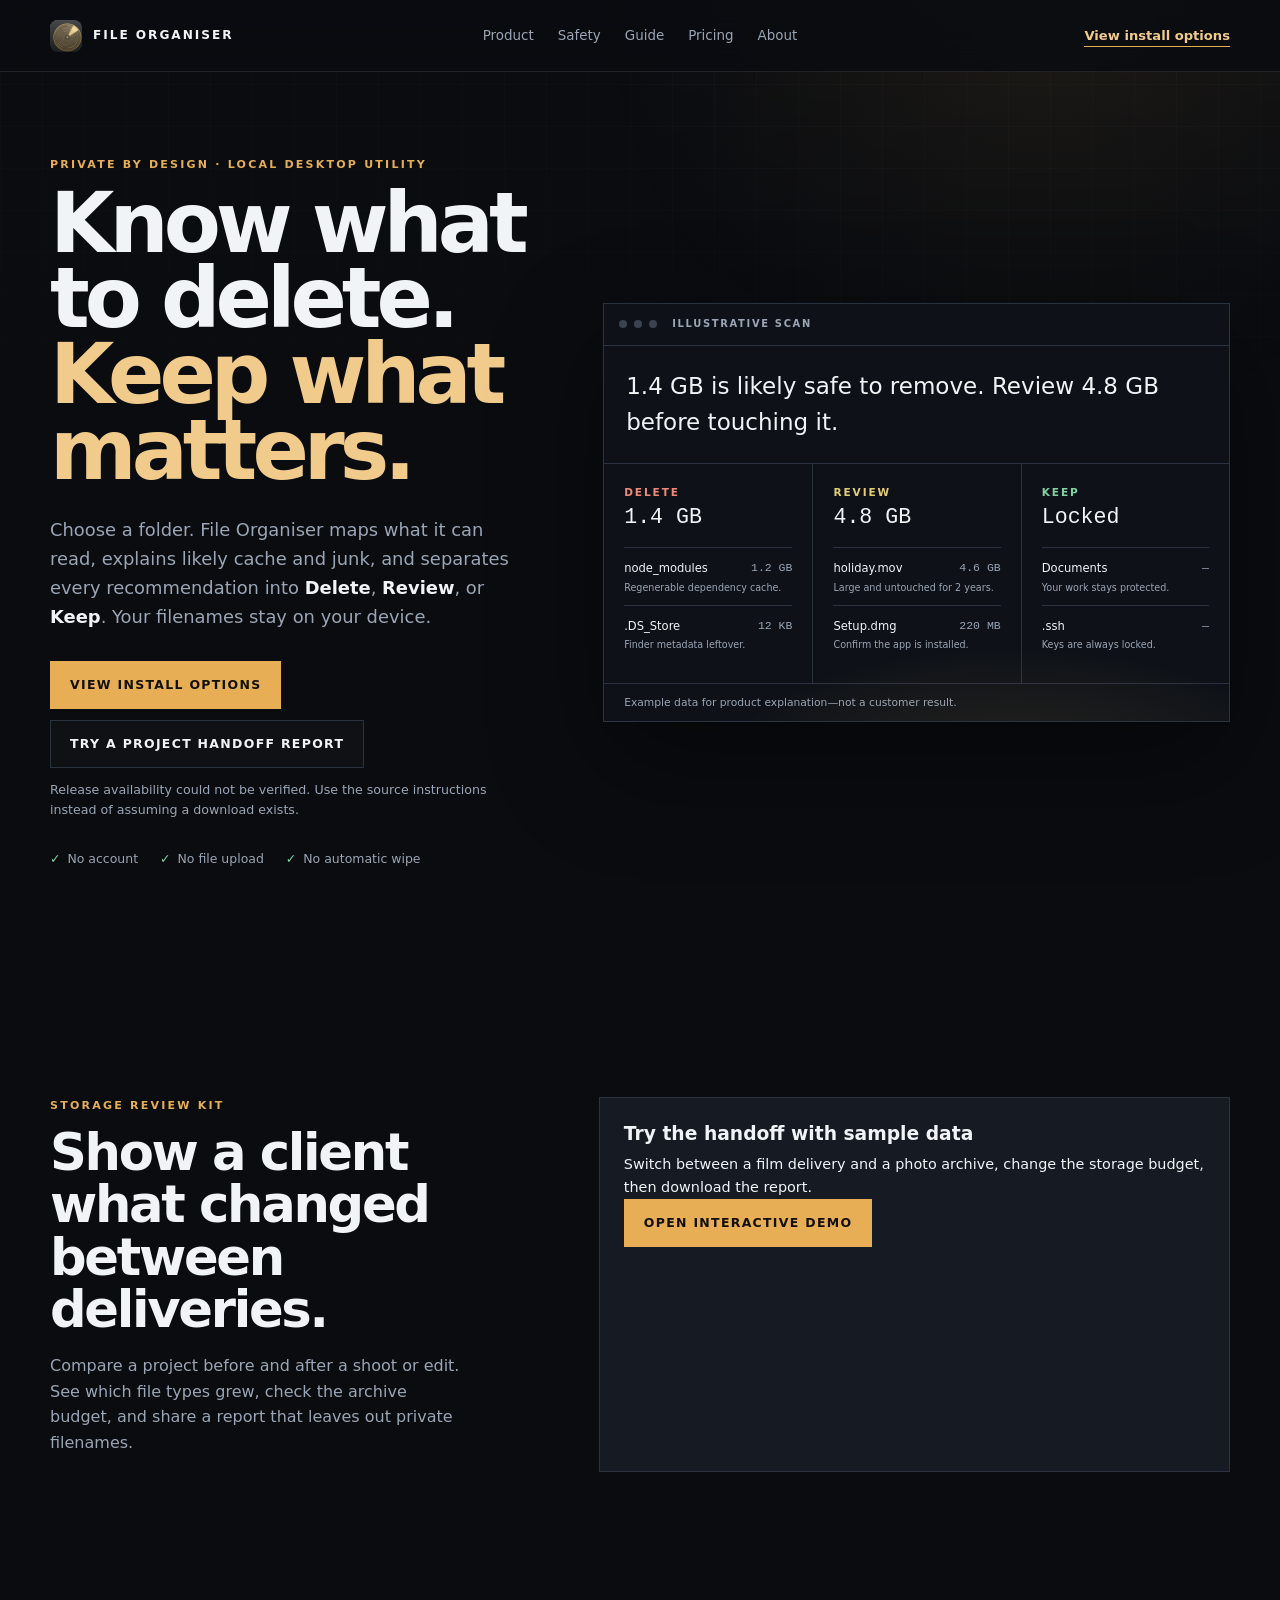
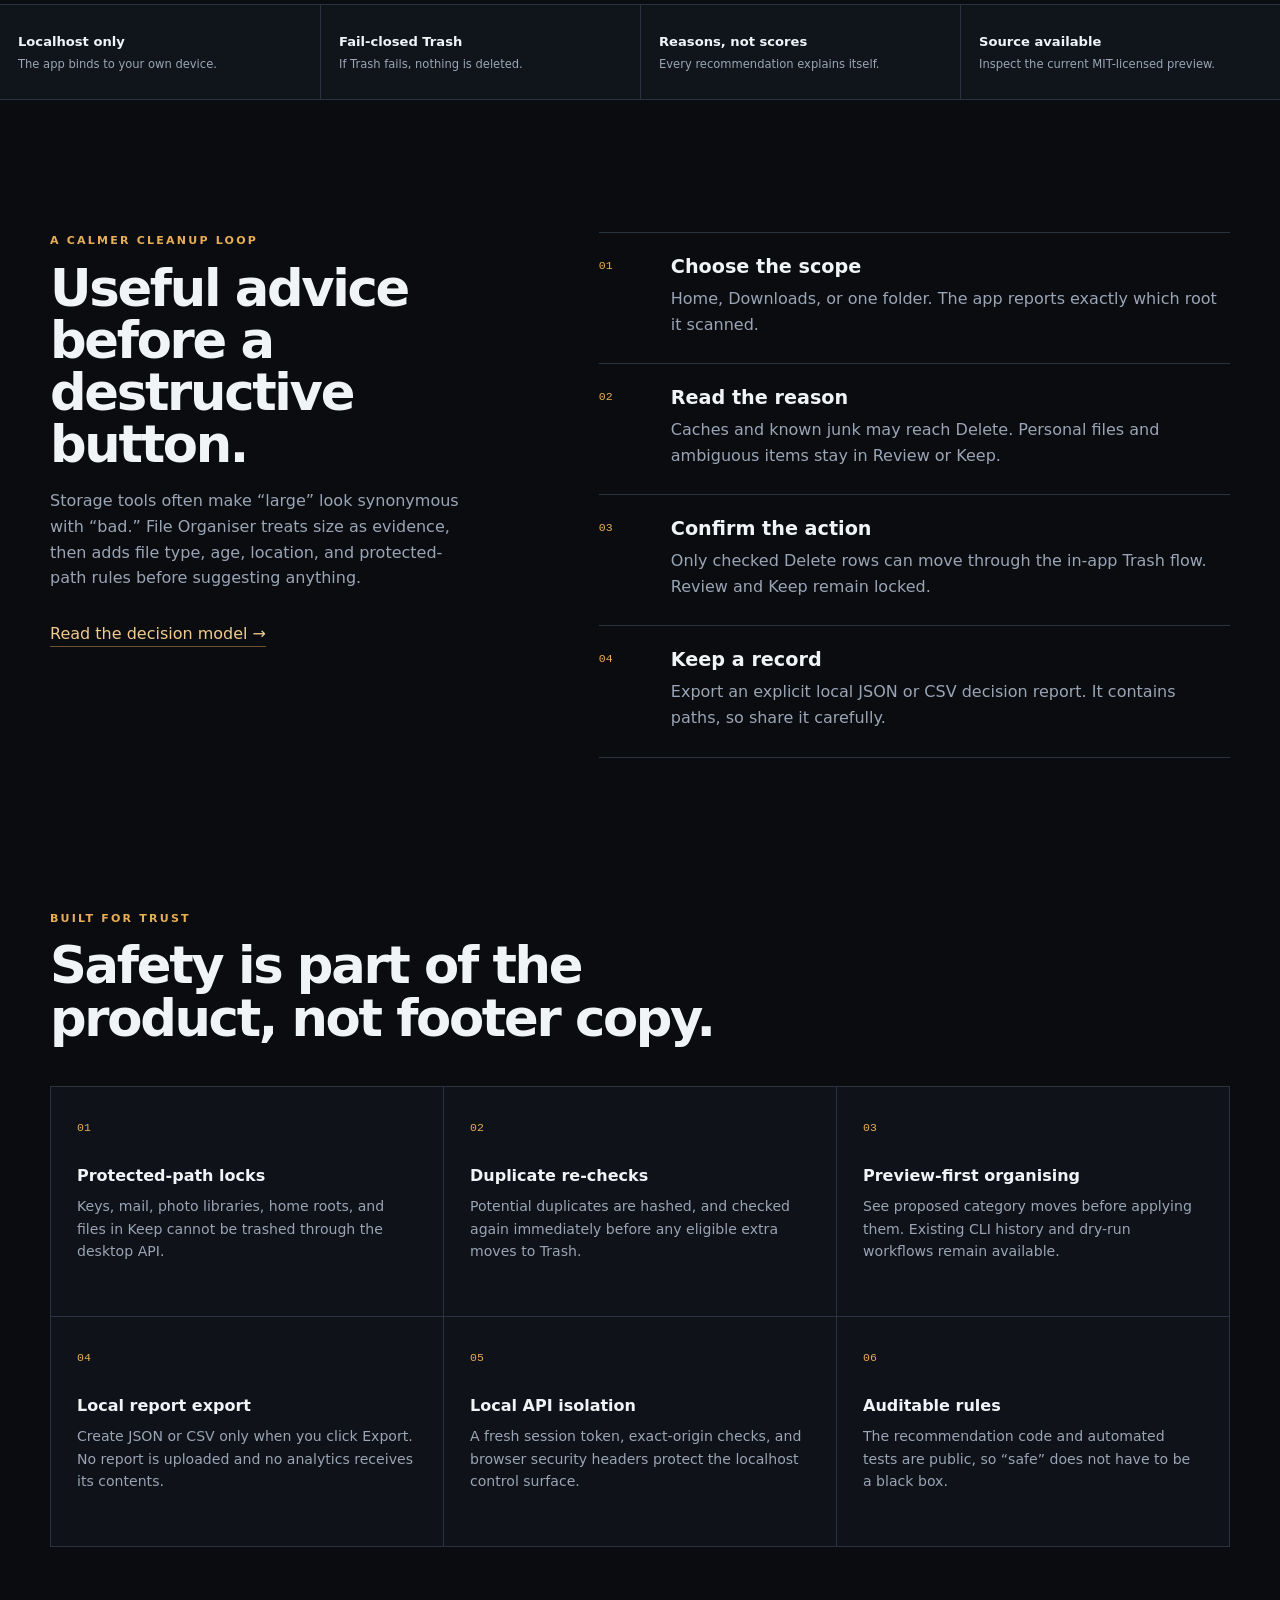
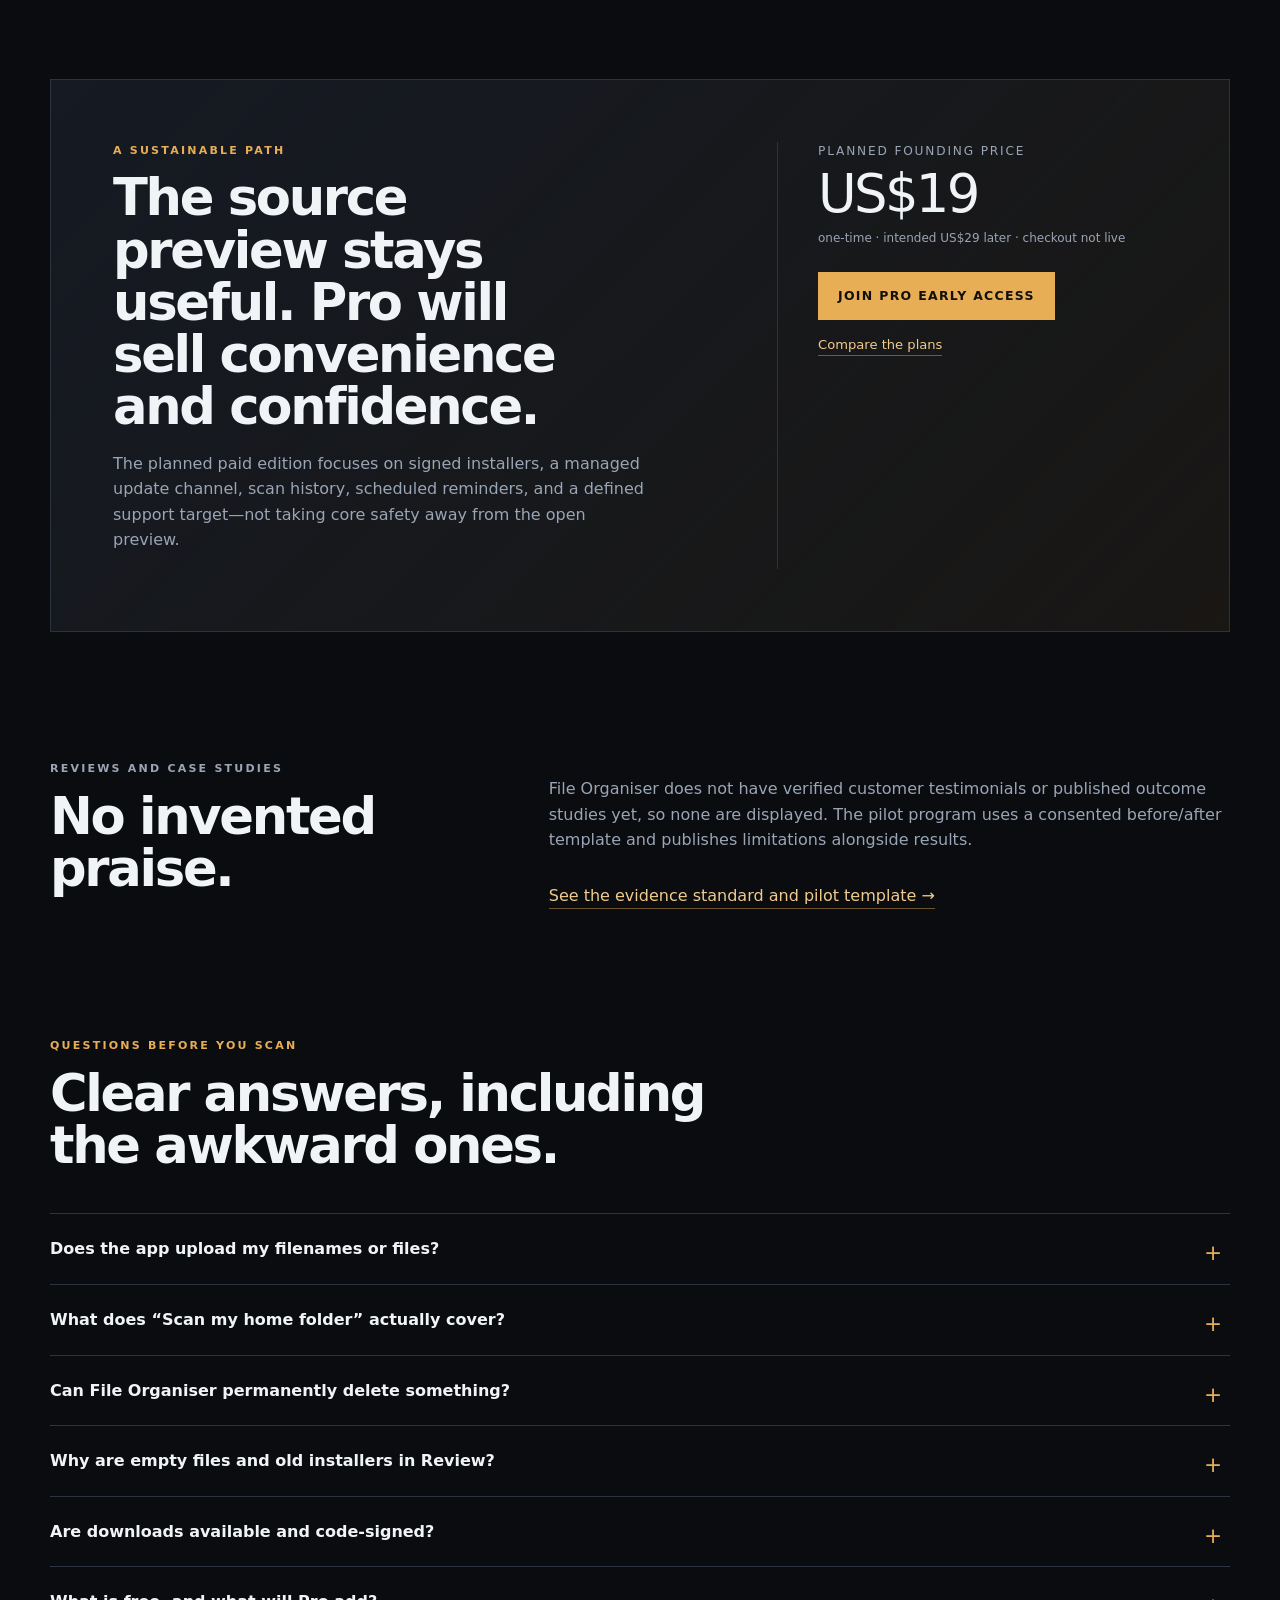
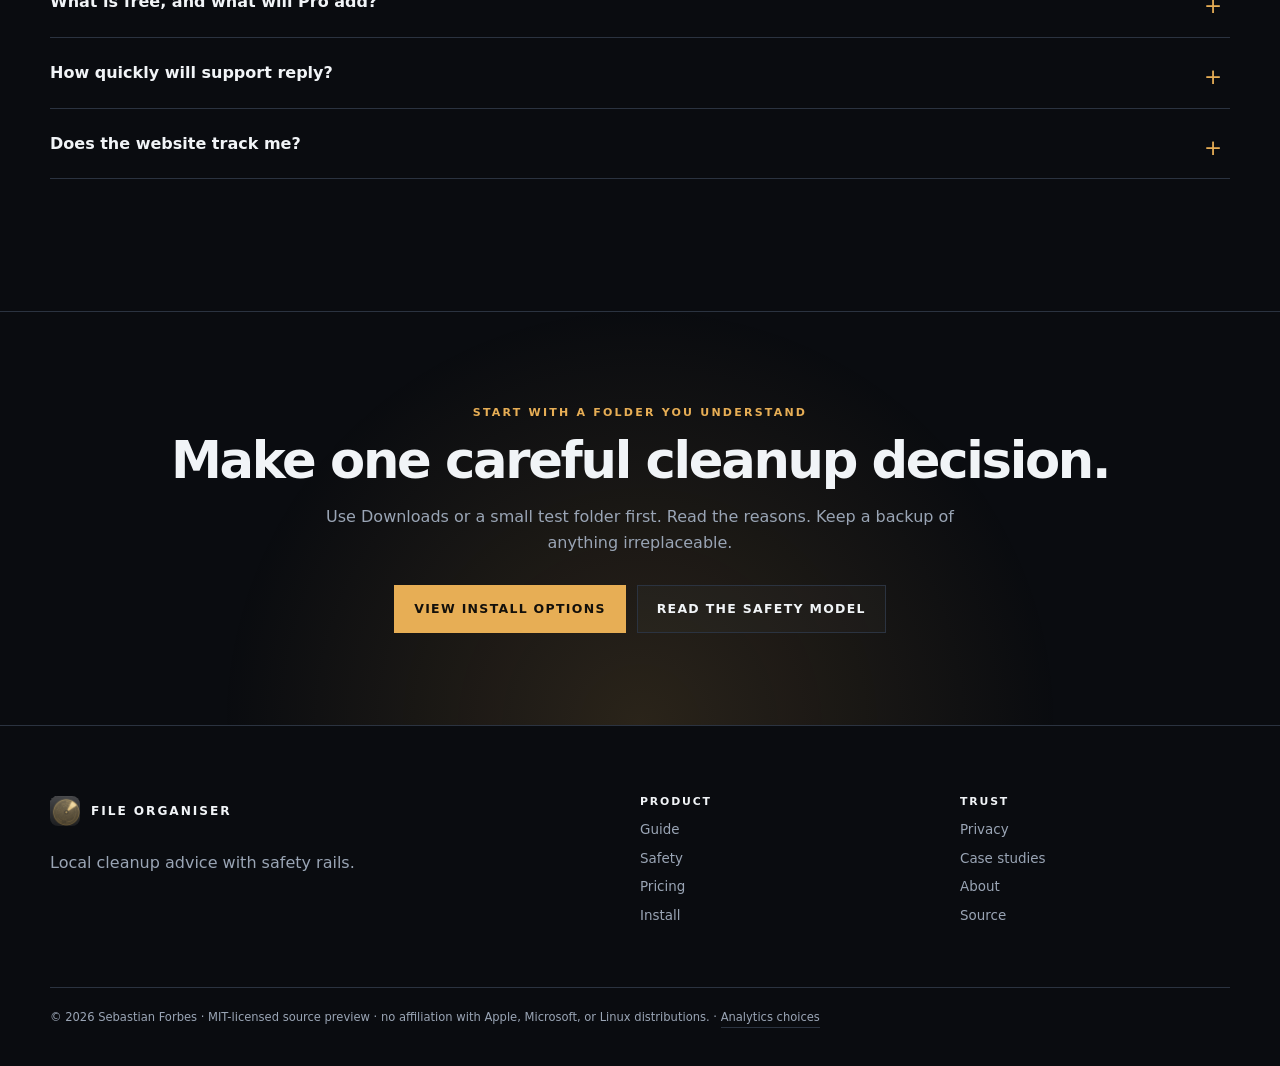
==== commit ef1b12f0: "Add an offline Storage Review Kit for client project handoffs" ====
--- a/docs/index.html
+++ b/docs/index.html
@@ -70,7 +70,7 @@
           <p class="eyebrow">Private by design · local desktop utility</p>
           <h1>Know what to delete.<br /><span>Keep what matters.</span></h1>
           <p class="lede">Choose a folder. File Organiser maps what it can read, explains likely cache and junk, and separates every recommendation into <strong>Delete</strong>, <strong>Review</strong>, or <strong>Keep</strong>. Your filenames stay on your device.</p>
-          <div class="actions"><a class="button primary release-aware" id="release-cta" href="./install.html">Get the current preview</a><a class="button secondary" href="./pricing.html">See the Pro plan</a></div>
+          <div class="actions"><a class="button primary release-aware" id="release-cta" href="./install.html">Get the current preview</a><a class="button secondary" href="./review-kit/">Try a project handoff report</a></div>
           <p class="release-note" data-release-status aria-live="polite">Checking whether a packaged release is available…</p>
           <ul class="trust-list" aria-label="Core assurances"><li>No account</li><li>No file upload</li><li>No automatic wipe</li></ul>
         </div>
@@ -85,6 +85,11 @@
           </div>
           <p class="preview-disclaimer">Example data for product explanation—not a customer result.</p>
         </div>
+      </section>
+
+      <section class="section-shell split-section" aria-labelledby="kit-heading">
+        <div class="section-intro"><p class="eyebrow">Storage Review Kit</p><h2 id="kit-heading">Show a client what changed between deliveries.</h2><p>Compare a project before and after a shoot or edit. See which file types grew, check the archive budget, and share a report that leaves out private filenames.</p></div>
+        <div class="info-card"><h3>Try the handoff with sample data</h3><p>Switch between a film delivery and a photo archive, change the storage budget, then download the report.</p><a class="button primary" href="./review-kit/">Open interactive demo</a></div>
       </section>
 
       <section class="signal-bar" aria-label="Product principles">
